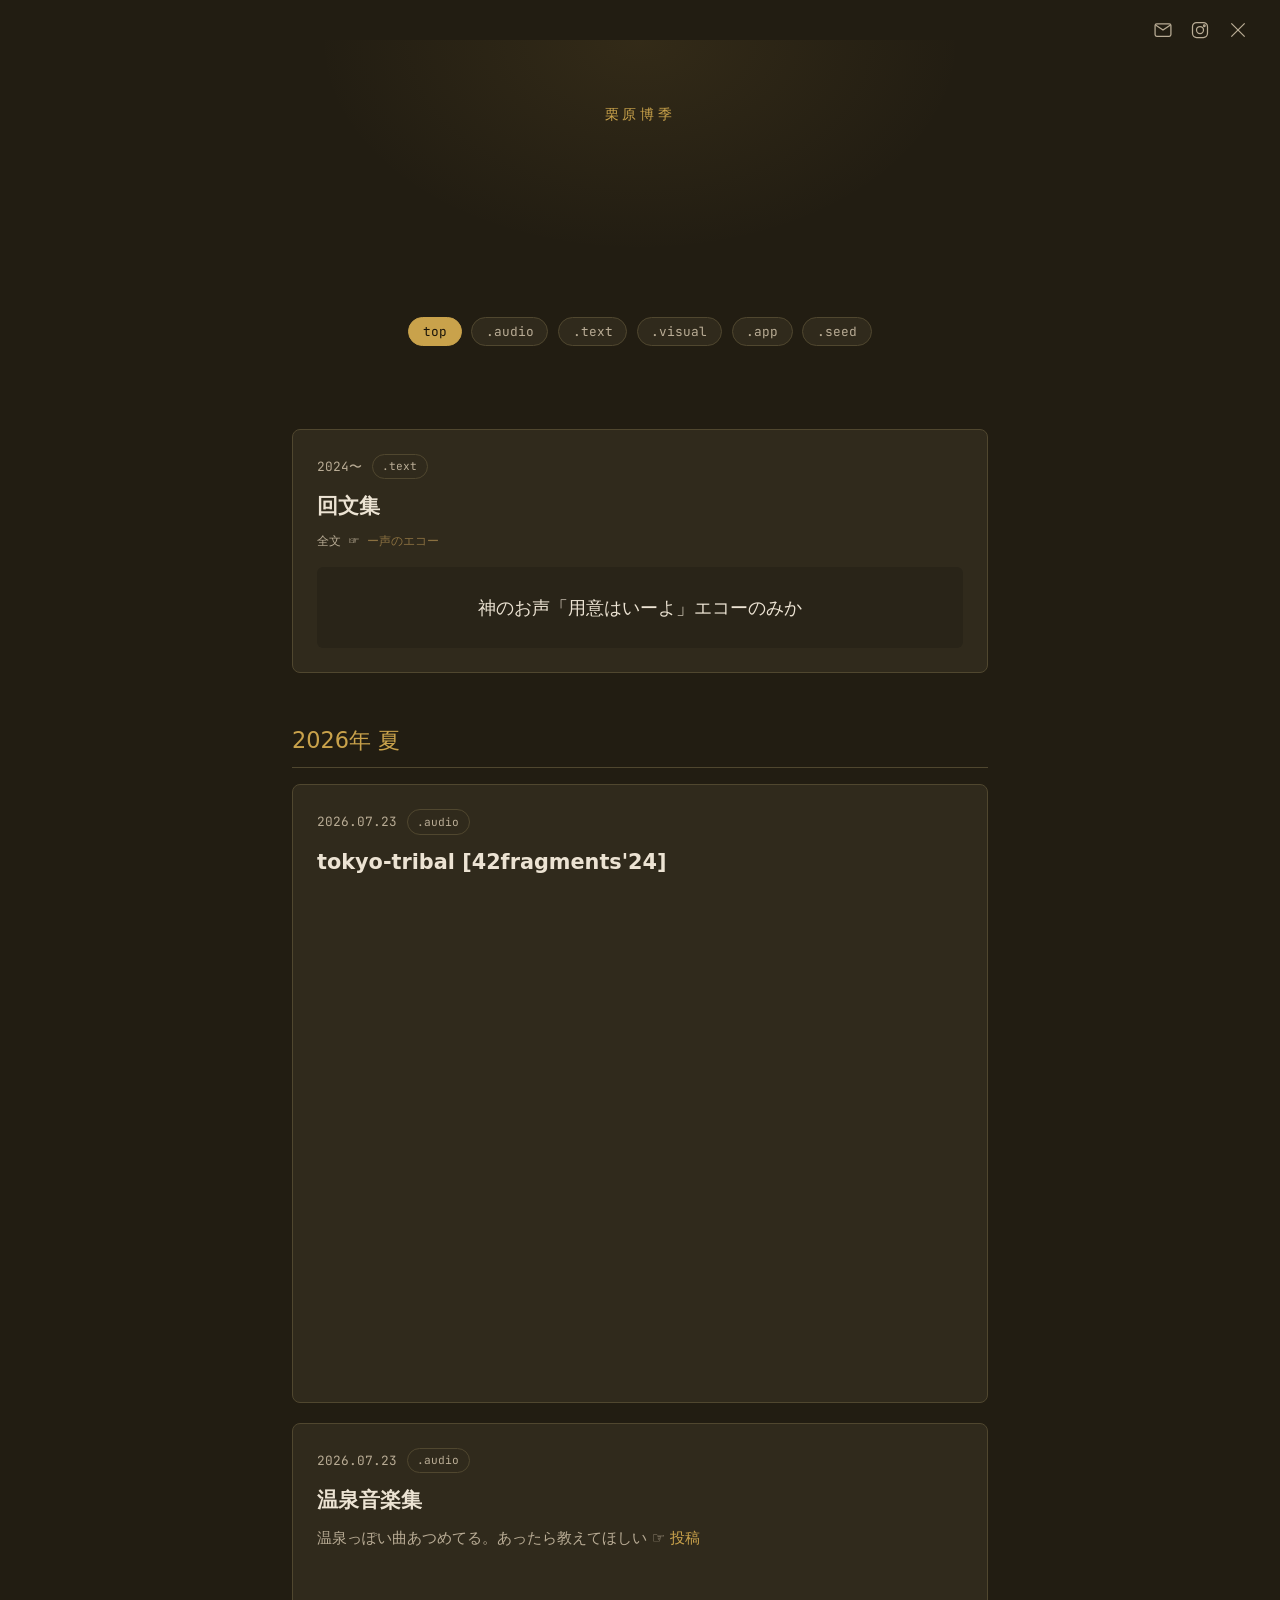
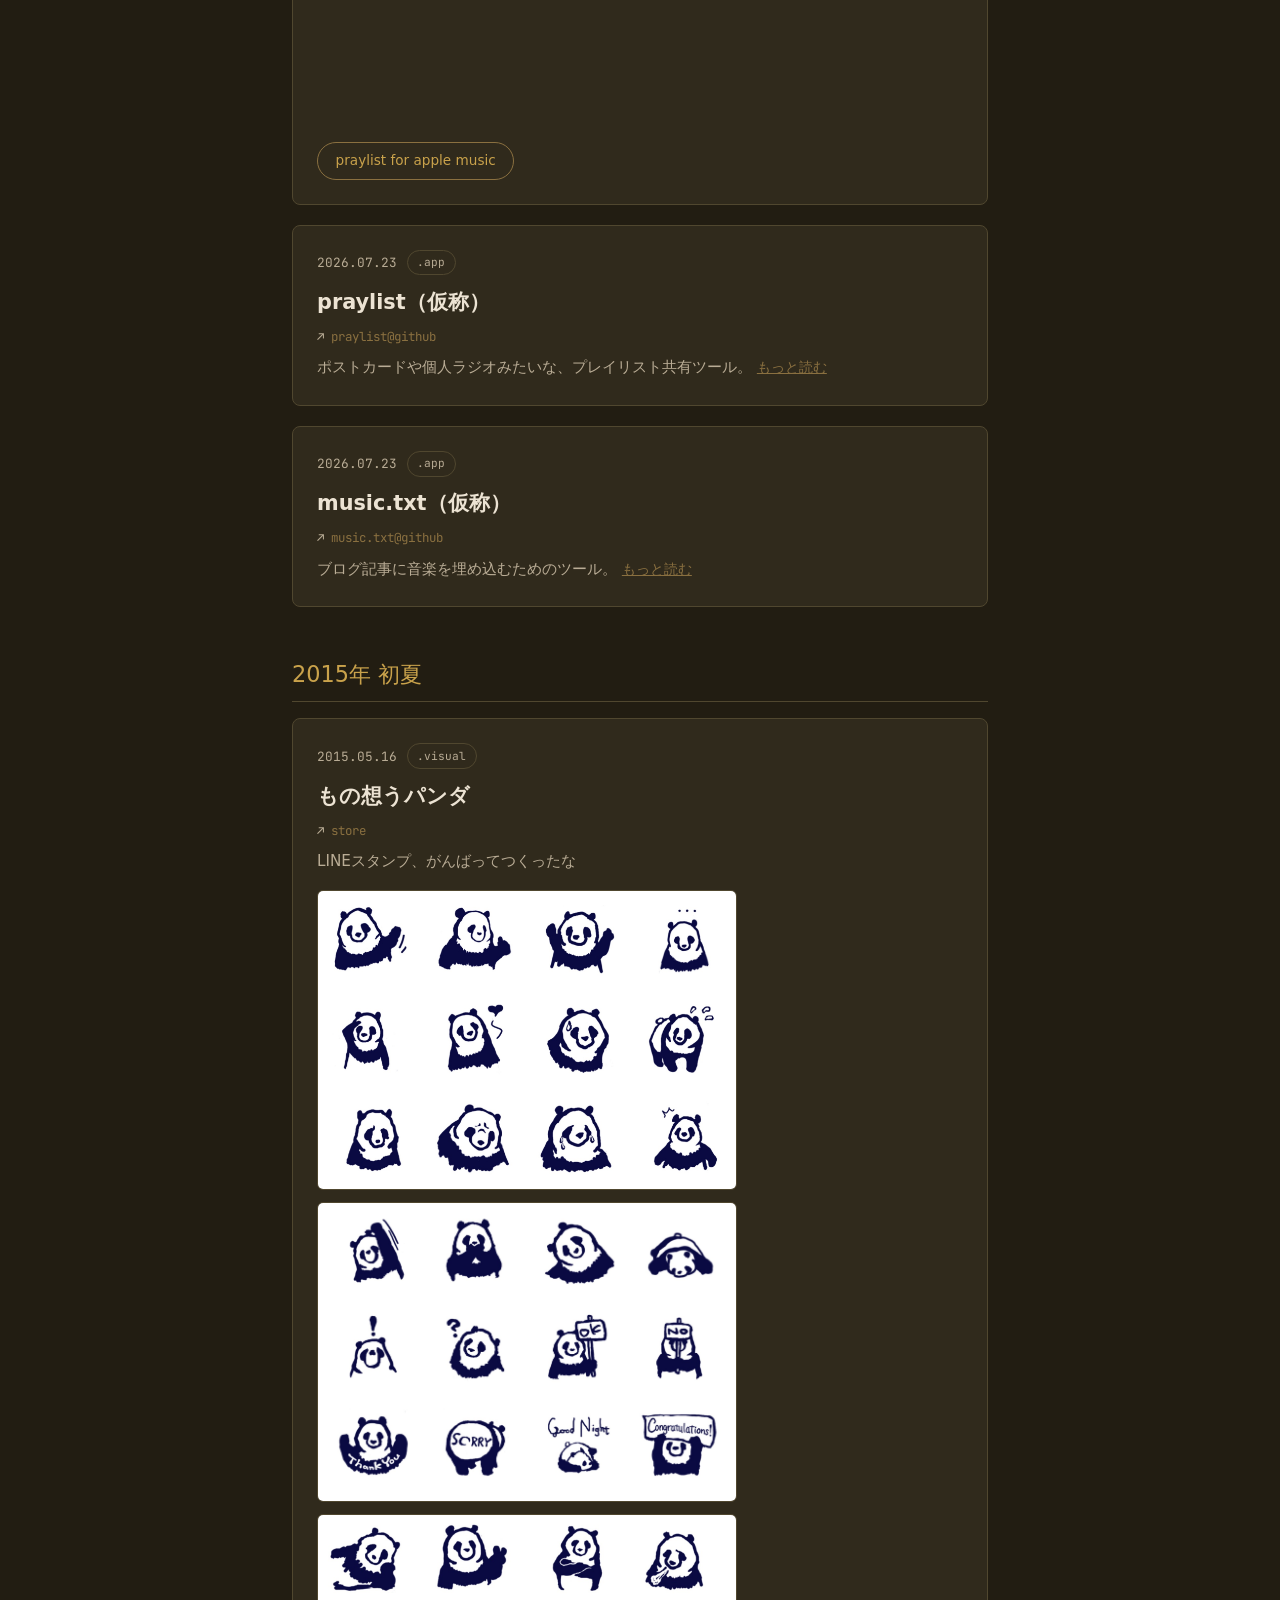
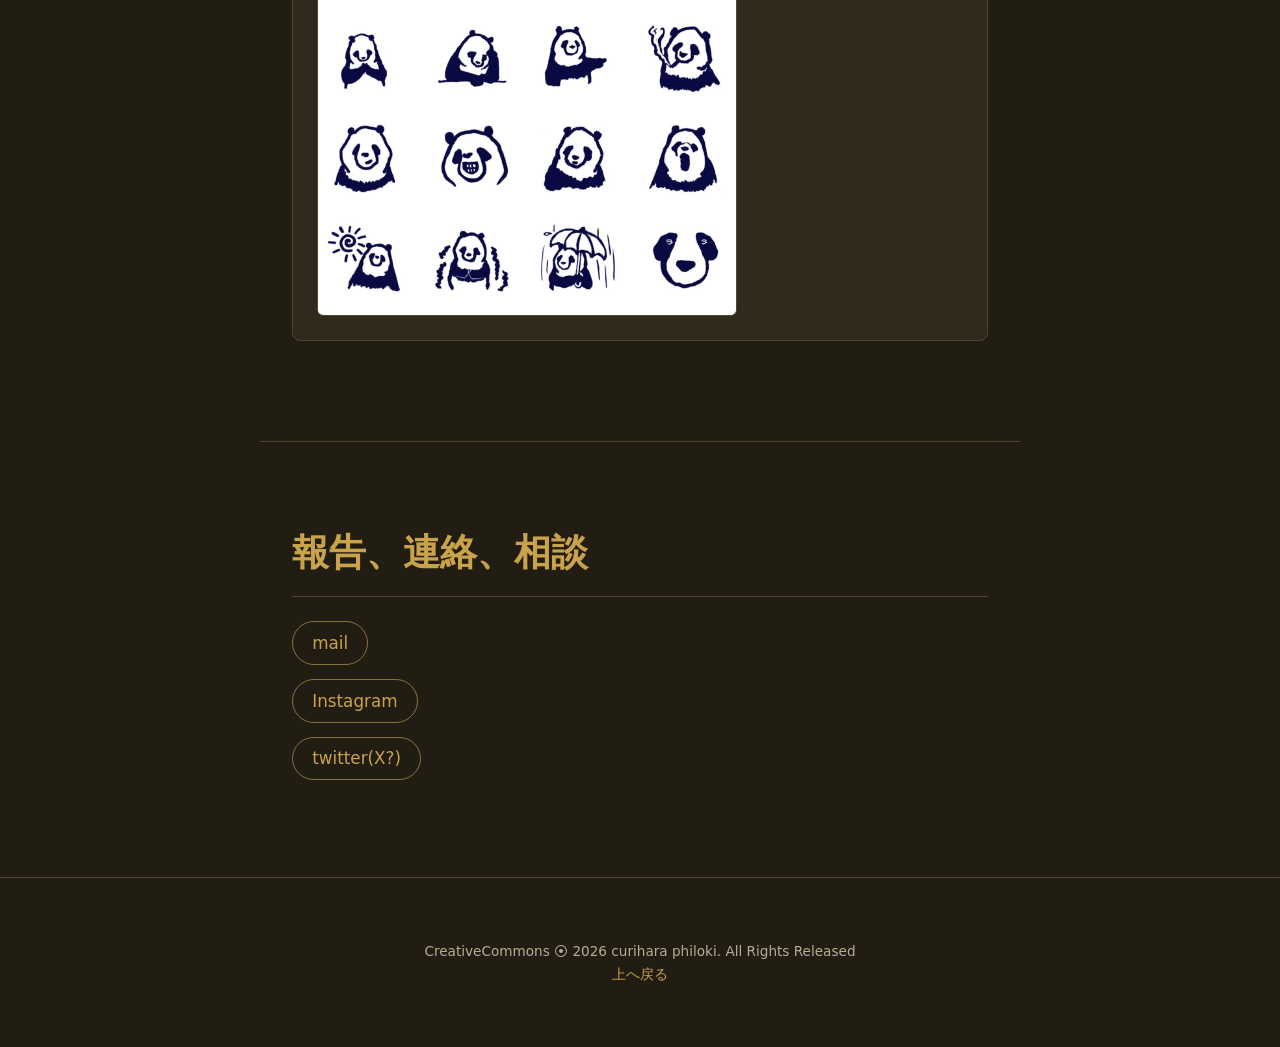
==== index.html @ 7824338e "Add substack/hatena links, a diary entry, and small fixes - Add Substack and Hatena Blog links to th" ====
<!DOCTYPE html>
<html lang="ja">
<head>
<meta charset="UTF-8">
<meta name="viewport" content="width=device-width, initial-scale=1.0">
<title>curihara-philoki.com</title>
<meta name="description" content="curihara philoki の個人陳列室。更新順のフィードと、タグでの絞り込み。">
<link rel="icon" type="image/svg+xml" href="assets/favicon.svg">
<link rel="preconnect" href="https://fonts.googleapis.com">
<link rel="preconnect" href="https://fonts.gstatic.com" crossorigin>
<link href="https://fonts.googleapis.com/css2?family=Cormorant+Garamond:ital,wght@0,400;0,600;1,400&family=JetBrains+Mono:wght@400;500&display=swap" rel="stylesheet">
<link rel="stylesheet" href="assets/css/style.css">
</head>
<body>

<header class="icon-bar">
  <a href="mailto:curihara.philoki@gmail.com" aria-label="mail" title="mail">
    <svg viewBox="0 0 24 24" fill="none" stroke="currentColor" stroke-width="1.5"><rect x="2.5" y="4.5" width="19" height="15" rx="2"/><path d="M3 6l9 6 9-6"/></svg>
  </a>
  <a href="https://www.instagram.com/curihara_philoki/" target="_blank" rel="noopener" aria-label="Instagram" title="Instagram">
    <svg viewBox="0 0 24 24" fill="none" stroke="currentColor" stroke-width="1.5"><rect x="3" y="3" width="18" height="18" rx="5"/><circle cx="12" cy="12" r="4.2"/><circle cx="17.2" cy="6.8" r="1"/></svg>
  </a>
  <a href="https://x.com/curiharaphiloki" target="_blank" rel="noopener" aria-label="twitter(X?)" title="twitter(X?)">
    <svg viewBox="0 0 24 24" fill="none" stroke="currentColor" stroke-width="1.5"><path d="M4 4l16 16M20 4L4 20"/></svg>
  </a>
</header>

<section class="hero" id="top">
  <p class="eyebrow">栗原博季</p>
  <h1 class="hero-title" id="heroTitle">Wunderkammer</h1>
  <p class="hero-desc" id="heroDesc"></p>
</section>

<main>

  <section class="feed-intro">
    <div class="tag-filter" id="tagFilter">
      <button class="tag-pill active" data-tag="all">top</button>
    </div>
    <div class="tag-desc" id="tagDesc"></div>
  </section>

  <section id="feed" class="feed">
    <div id="feedList">
      <p class="empty-state">読み込み中…</p>
    </div>
  </section>

  <section id="contact" class="room">
    <h2 class="room-title">報告、連絡、相談</h2>
    <ul class="contact-list">
      <li><a class="contact-btn" href="mailto:curihara.philoki@gmail.com">mail</a></li>
      <li><a class="contact-btn" href="https://www.instagram.com/curihara_philoki/" target="_blank" rel="noopener">Instagram</a></li>
      <li><a class="contact-btn" href="https://x.com/curiharaphiloki" target="_blank" rel="noopener">twitter(X?)</a></li>
    </ul>
  </section>

</main>

<footer class="site-footer">
  <p>CreativeCommons ⦿ <span id="year"></span> curihara philoki. All Rights Released<br><a href="#top">上へ戻る</a></p>
</footer>

<script src="assets/js/main.js"></script>
</body>
</html>
---- assets/css/style.css ----
:root {
  --bg: #221d12;
  --bg-alt: #292418;
  --panel: #302a1c;
  --line: #50472f;
  --ink: #ece3d3;
  --ink-dim: #b9ac95;
  --gold: #c9a24b;
  --gold-soft: #8a7040;
  --serif: -apple-system, BlinkMacSystemFont, "Segoe UI", "Hiragino Kaku Gothic ProN", "Hiragino Sans", "Yu Gothic", "Noto Sans JP", system-ui, sans-serif;
  --body-font: -apple-system, BlinkMacSystemFont, "Segoe UI", "Hiragino Kaku Gothic ProN", "Hiragino Sans", "Yu Gothic", "Noto Sans JP", system-ui, sans-serif;
  --mono: "JetBrains Mono", ui-monospace, Menlo, monospace;
  --title-font: "Cormorant Garamond", Georgia, serif;
}

* { box-sizing: border-box; }

html { scroll-behavior: smooth; }

body {
  margin: 0;
  background: var(--bg);
  color: var(--ink);
  font-family: var(--body-font);
  font-size: 18px;
  line-height: 1.7;
}

a { color: var(--gold); text-decoration: none; }
a:hover { text-decoration: underline; }

h1, h2, h3 { font-family: var(--serif); font-weight: 600; margin: 0; }

.icon-bar {
  display: flex;
  justify-content: flex-end;
  gap: 1.1rem;
  padding: 1.25rem 2rem 0;
}

.icon-bar a {
  color: var(--ink-dim);
  line-height: 0;
}
.icon-bar a:hover { color: var(--gold); text-decoration: none; }

.icon-bar svg {
  width: 20px;
  height: 20px;
}

/* Hero */
.hero {
  padding: 3rem 2rem 0.25rem;
  max-width: 760px;
  margin: 0 auto;
  text-align: center;
  background: radial-gradient(ellipse at top, rgba(201,162,75,0.10), transparent 60%);
}

.eyebrow {
  color: var(--gold);
  letter-spacing: 0.25em;
  text-transform: uppercase;
  font-size: 0.9rem;
  margin-bottom: 0.5rem;
}

.hero-title {
  font-family: var(--title-font);
  font-size: clamp(2rem, 5.5vw, 3.5rem);
  letter-spacing: 0.04em;
  color: var(--ink);
  line-height: 1.15;
  min-height: 2.3em;
  display: flex;
  align-items: center;
  justify-content: center;
  transition: opacity 0.3s ease;
}

.hero-title.is-transitioning {
  opacity: 0;
}

.title-small {
  font-size: 0.5em;
  letter-spacing: 0.02em;
  margin: 0 0.15em;
}

.hero-desc {
  color: var(--gold-soft);
  font-size: 0.9rem;
  margin: 0.25rem 0 0;
  min-height: 1.2em;
}

/* Feed intro + tag filter */
.feed-intro {
  max-width: 760px;
  margin: 0 auto;
  padding: 0.25rem 2rem 0;
  text-align: center;
}

.tag-desc {
  margin-top: 1.5rem;
  min-height: 1.5em;
}

.tag-desc-links {
  display: flex;
  flex-wrap: wrap;
  justify-content: center;
  gap: 0.6rem;
  margin-bottom: 0.75rem;
}

.tag-desc-link {
  border: 1px solid var(--gold-soft);
  border-radius: 999px;
  padding: 0.3rem 0.9rem;
  font-size: 0.85rem;
  color: var(--gold);
}
.tag-desc-link:hover { background: var(--gold-soft); color: var(--bg); text-decoration: none; }

.tag-desc-text {
  color: var(--ink-dim);
  font-size: 0.95rem;
  margin: 0;
}

.tag-filter {
  display: flex;
  flex-wrap: wrap;
  justify-content: center;
  gap: 0.6rem;
  margin-top: 1.5rem;
}

.tag-pill {
  font-family: var(--mono);
  font-size: 0.8rem;
  color: var(--ink-dim);
  background: var(--panel);
  border: 1px solid var(--line);
  border-radius: 999px;
  padding: 0.3rem 0.85rem;
  cursor: pointer;
}
.tag-pill:hover { border-color: var(--gold-soft); color: var(--gold); }
.tag-pill.active { background: var(--gold); border-color: var(--gold); color: #1a1409; }

.tag-pill.small {
  cursor: default;
  padding: 0.15rem 0.6rem;
  font-size: 0.7rem;
}
.tag-pill.small:hover { border-color: var(--line); color: var(--ink-dim); }

/* Feed */
.feed {
  max-width: 760px;
  margin: 0 auto;
  padding: 2rem 2rem 5rem;
}

.feed-year {
  font-family: var(--serif);
  font-weight: 400;
  color: var(--gold);
  font-size: 1.4rem;
  margin-top: 3rem;
  margin-bottom: 1rem;
  padding-bottom: 0.5rem;
  border-bottom: 1px solid var(--line);
}
.feed-year:first-child { margin-top: 0; }

.entry {
  background: var(--panel);
  border: 1px solid var(--line);
  border-radius: 8px;
  padding: 1.5rem;
  margin-bottom: 1.25rem;
}

.entry-meta {
  display: flex;
  align-items: center;
  gap: 0.6rem;
  flex-wrap: wrap;
  margin-bottom: 0.6rem;
}

.entry-meta time {
  font-family: var(--mono);
  font-size: 0.8rem;
  color: var(--ink-dim);
}

.entry-title {
  font-size: 1.3rem;
  color: var(--ink);
}
.entry-title a { color: inherit; }
.entry-title a:hover { color: var(--gold); }

.entry-link-url {
  font-family: var(--mono);
  font-size: 0.78rem;
  color: var(--ink-dim);
  margin: 0.35rem 0 0;
  word-break: break-all;
}
.entry-link-url a { color: var(--gold-soft); }
.entry-link-url a:hover { color: var(--gold); }

.entry-image {
  display: block;
  width: 100%;
  border-radius: 6px;
  margin-top: 0.75rem;
}

.entry-image-row {
  display: flex;
  flex-direction: column;
  gap: 0.75rem;
  margin-top: 0.75rem;
}

.entry-image-row img {
  width: 100%;
  max-width: 420px;
  border-radius: 6px;
  border: 1px solid var(--line);
}

.entry-body {
  color: var(--ink-dim);
  font-size: 0.95rem;
  margin-top: 0.5rem;
  white-space: pre-wrap;
}

.entry-section {
  margin-top: 0.5rem;
}
.entry-section + .entry-section {
  margin-top: 0.75rem;
}

.entry-lead {
  color: var(--ink-dim);
  font-size: 0.95rem;
  margin: 0;
}

.read-more-btn {
  background: none;
  border: none;
  color: var(--gold-soft);
  font-size: 0.85rem;
  cursor: pointer;
  padding: 0;
  text-decoration: underline;
}
.read-more-btn:hover { color: var(--gold); }

.entry-more {
  color: var(--ink-dim);
  font-size: 0.95rem;
  margin: 0.4rem 0 0;
  white-space: pre-wrap;
}

.entry-embed {
  margin-top: 1rem;
}
.entry-embed iframe { max-width: 100%; }

.entry-after-embed {
  margin: 0.75rem 0 0;
}

.entry-after-embed a {
  display: inline-block;
  border: 1px solid var(--gold-soft);
  border-radius: 999px;
  padding: 0.4rem 1.1rem;
  font-size: 0.85rem;
  color: var(--gold);
}
.entry-after-embed a:hover { background: var(--gold-soft); color: var(--bg); text-decoration: none; }

.entry-rotator {
  margin-top: 1rem;
  min-height: 4.5em;
  display: flex;
  align-items: center;
  justify-content: center;
  text-align: center;
  padding: 1rem;
  background: var(--bg-alt);
  border-radius: 6px;
  border: 1px solid transparent;
}

a.entry-rotator {
  cursor: pointer;
  transition: border-color 0.2s ease;
}
a.entry-rotator:hover { border-color: var(--gold-soft); text-decoration: none; }

.rotator-text {
  font-family: var(--serif);
  font-size: 1.15rem;
  color: var(--ink);
  white-space: pre-wrap;
  line-height: 1.6;
  transition: opacity 0.3s ease;
}
.rotator-text.is-transitioning {
  opacity: 0;
}

.rotator-text.lines-2 {
  font-size: 1rem;
}

.rotator-text.lines-3plus {
  font-size: 0.7rem;
  line-height: 1.3;
}

.entry-source {
  color: var(--gold-soft);
  font-size: 0.8rem;
  margin-top: 0.75rem;
}

.empty-state {
  color: var(--ink-dim);
  font-style: italic;
  border: 1px dashed var(--line);
  border-radius: 8px;
  padding: 2.5rem;
  text-align: center;
}

/* Contact (still a fixed, non-feed section) */
.room {
  padding: 5rem 2rem;
  max-width: 760px;
  margin: 0 auto;
  border-top: 1px solid var(--line);
}

.room-title {
  font-size: clamp(1.7rem, 4vw, 2.3rem);
  color: var(--gold);
  border-bottom: 1px solid var(--line);
  padding-bottom: 0.75rem;
}

.room-note {
  color: var(--ink-dim);
  margin-top: 1rem;
}

.contact-list {
  list-style: none;
  padding: 0;
  margin-top: 1.5rem;
  display: flex;
  flex-direction: column;
  gap: 0.9rem;
  font-size: 1.05rem;
}

.contact-btn {
  display: inline-block;
  border: 1px solid var(--gold-soft);
  border-radius: 999px;
  padding: 0.4rem 1.2rem;
  color: var(--gold) !important;
}
.contact-btn:hover { background: var(--gold-soft); color: var(--bg) !important; text-decoration: none; }

.site-footer {
  text-align: center;
  padding: 3rem 2rem;
  color: var(--ink-dim);
  font-size: 0.85rem;
  border-top: 1px solid var(--line);
}

/* Full palindrome page (text.html) */
.text-page {
  max-width: 700px;
  margin: 0 auto;
  padding: 2.5rem 2rem 3rem;
  text-align: center;
}

.text-page-title {
  font-family: var(--title-font);
  font-size: clamp(1.8rem, 5vw, 2.6rem);
  color: var(--ink);
  margin-top: 0.25rem;
}

.text-page-note {
  color: var(--ink-dim);
  font-size: 0.9rem;
  margin-top: 1rem;
}

.text-sort {
  display: flex;
  flex-wrap: wrap;
  justify-content: center;
  gap: 0.6rem;
  margin-top: 1.5rem;
}

.text-list {
  margin-top: 2rem;
  display: flex;
  flex-direction: column;
  gap: 0.9rem;
  text-align: left;
}

.text-entry.is-new-cluster {
  margin-top: 1.25rem;
}

.text-entry.is-new-section {
  margin-top: 2.75rem;
}

.text-entry-body {
  margin: 0;
  color: var(--ink);
  font-family: var(--title-font);
  font-size: 1.15rem;
  line-height: 1.9;
  white-space: pre-wrap;
}

.text-entry-body.is-multiline {
  line-height: 1.45;
}

.text-entry-body.is-small {
  font-size: 0.75em;
}

.vote-btn {
  display: block;
  margin-top: 0.5rem;
  background: none;
  border: none;
  color: var(--ink-dim);
  font-family: var(--body-font);
  font-size: 0.78rem;
  cursor: pointer;
  padding: 0;
  opacity: 0.7;
}
.vote-btn:hover:not(:disabled) { color: var(--gold); opacity: 1; }
.vote-btn:disabled { color: var(--gold-soft); cursor: default; opacity: 1; }

.text-entry-body ruby rt {
  color: var(--gold-soft);
  font-family: var(--body-font);
  font-size: 0.55em;
}

.text-entry-reading {
  display: inline-block;
  color: var(--gold-soft);
  font-family: var(--body-font);
  font-size: 0.7rem;
  margin-top: 0.15rem;
}

.text-entry-credit {
  display: inline-block;
  color: var(--gold-soft);
  font-family: var(--body-font);
  font-size: 0.75rem;
  margin-top: 0.3rem;
}

.text-pager {
  display: flex;
  align-items: center;
  justify-content: center;
  gap: 1.25rem;
  margin-top: 2rem;
  font-size: 0.9rem;
  color: var(--ink-dim);
}

.text-pager button {
  background: none;
  border: 1px solid var(--gold-soft);
  border-radius: 999px;
  color: var(--gold);
  padding: 0.4rem 1rem;
  cursor: pointer;
  font-size: 0.85rem;
}
.text-pager button:hover:not(:disabled) { background: var(--gold-soft); color: var(--bg); }
.text-pager button:disabled { opacity: 0.3; cursor: default; }

.text-submit {
  margin-top: 3rem;
  padding-top: 2rem;
  border-top: 1px solid var(--line);
}

.text-submitted {
  margin-top: 2.5rem;
}

.text-submitted .text-list {
  margin-top: 1rem;
}

@media (max-width: 680px) {
  .hero { padding: 2.5rem 1.25rem 0.25rem; }
  .icon-bar { padding: 1rem 1.25rem 0; }
  .feed-intro { padding: 0.25rem 1.25rem 0; }
  .feed { padding: 2rem 1.25rem 3.5rem; }
  .room { padding: 3.5rem 1.25rem; }
  .text-page { padding: 2rem 1.25rem 2.5rem; }
}
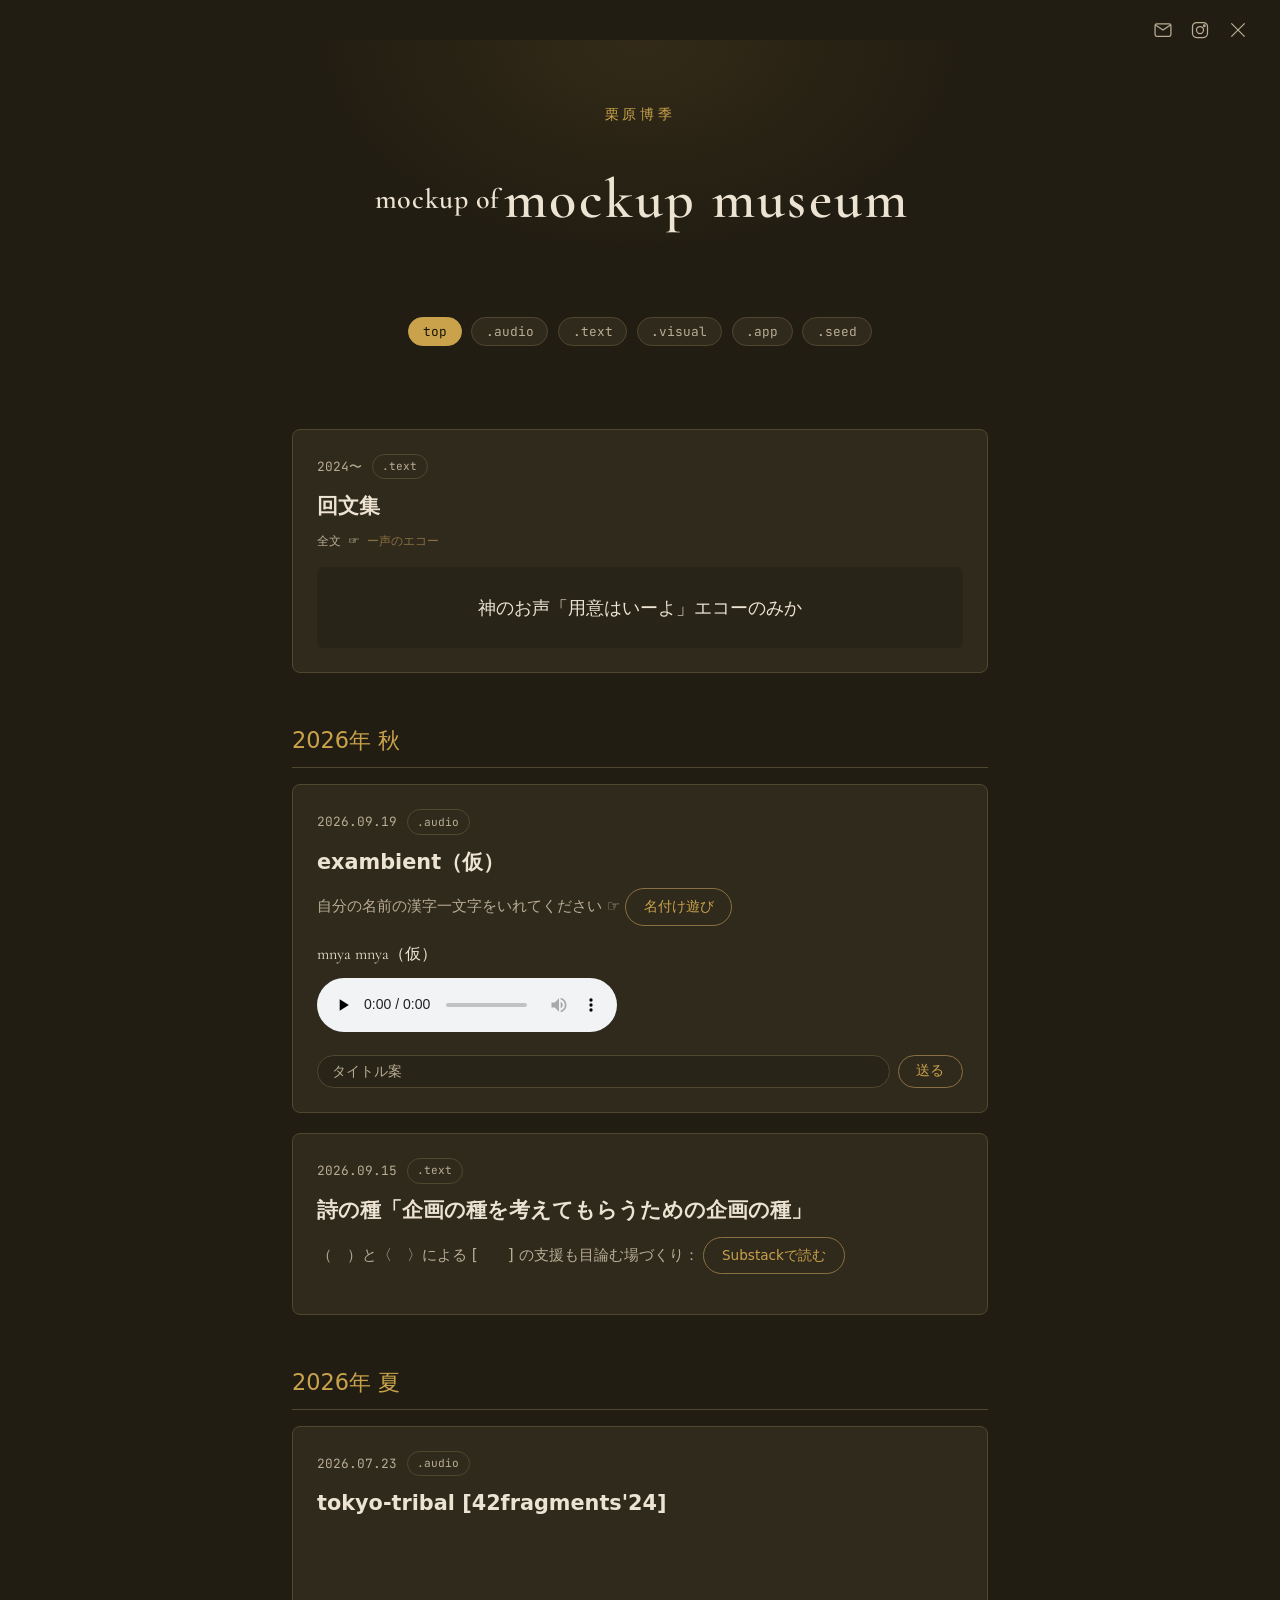
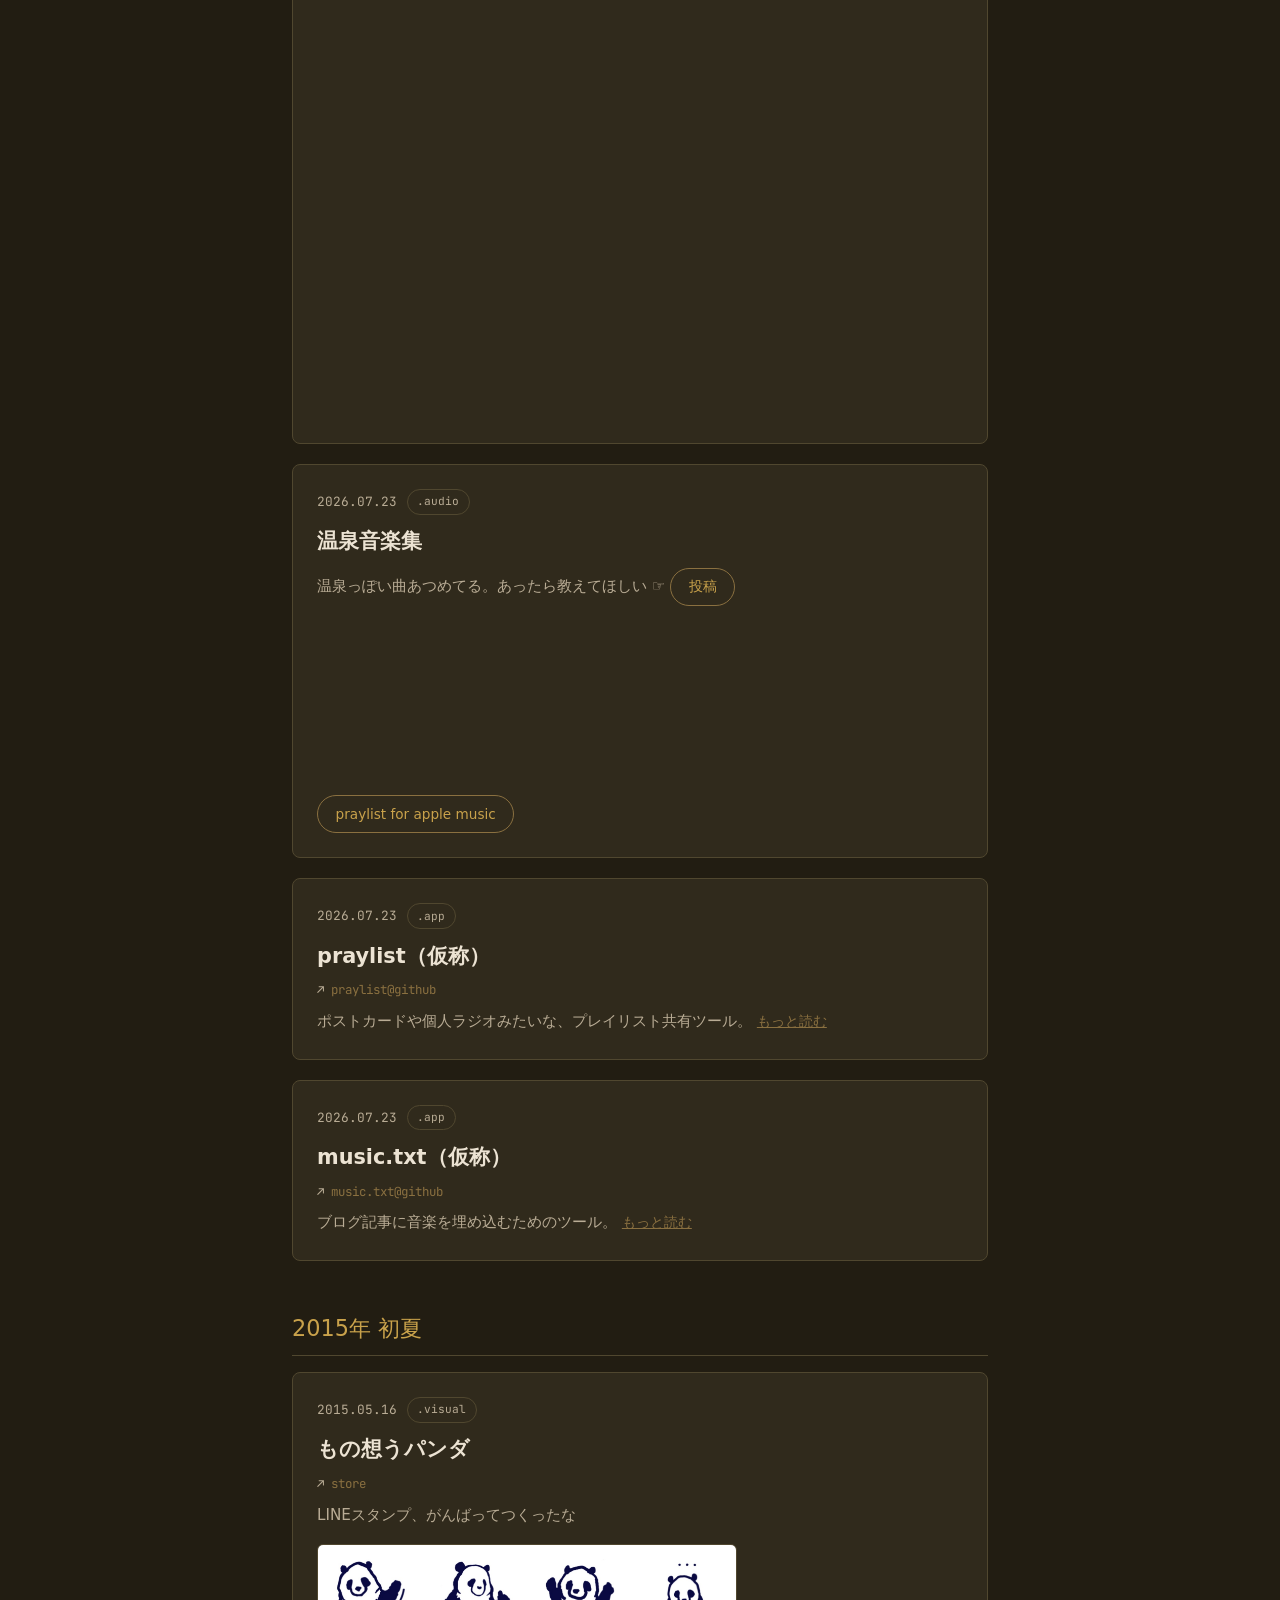
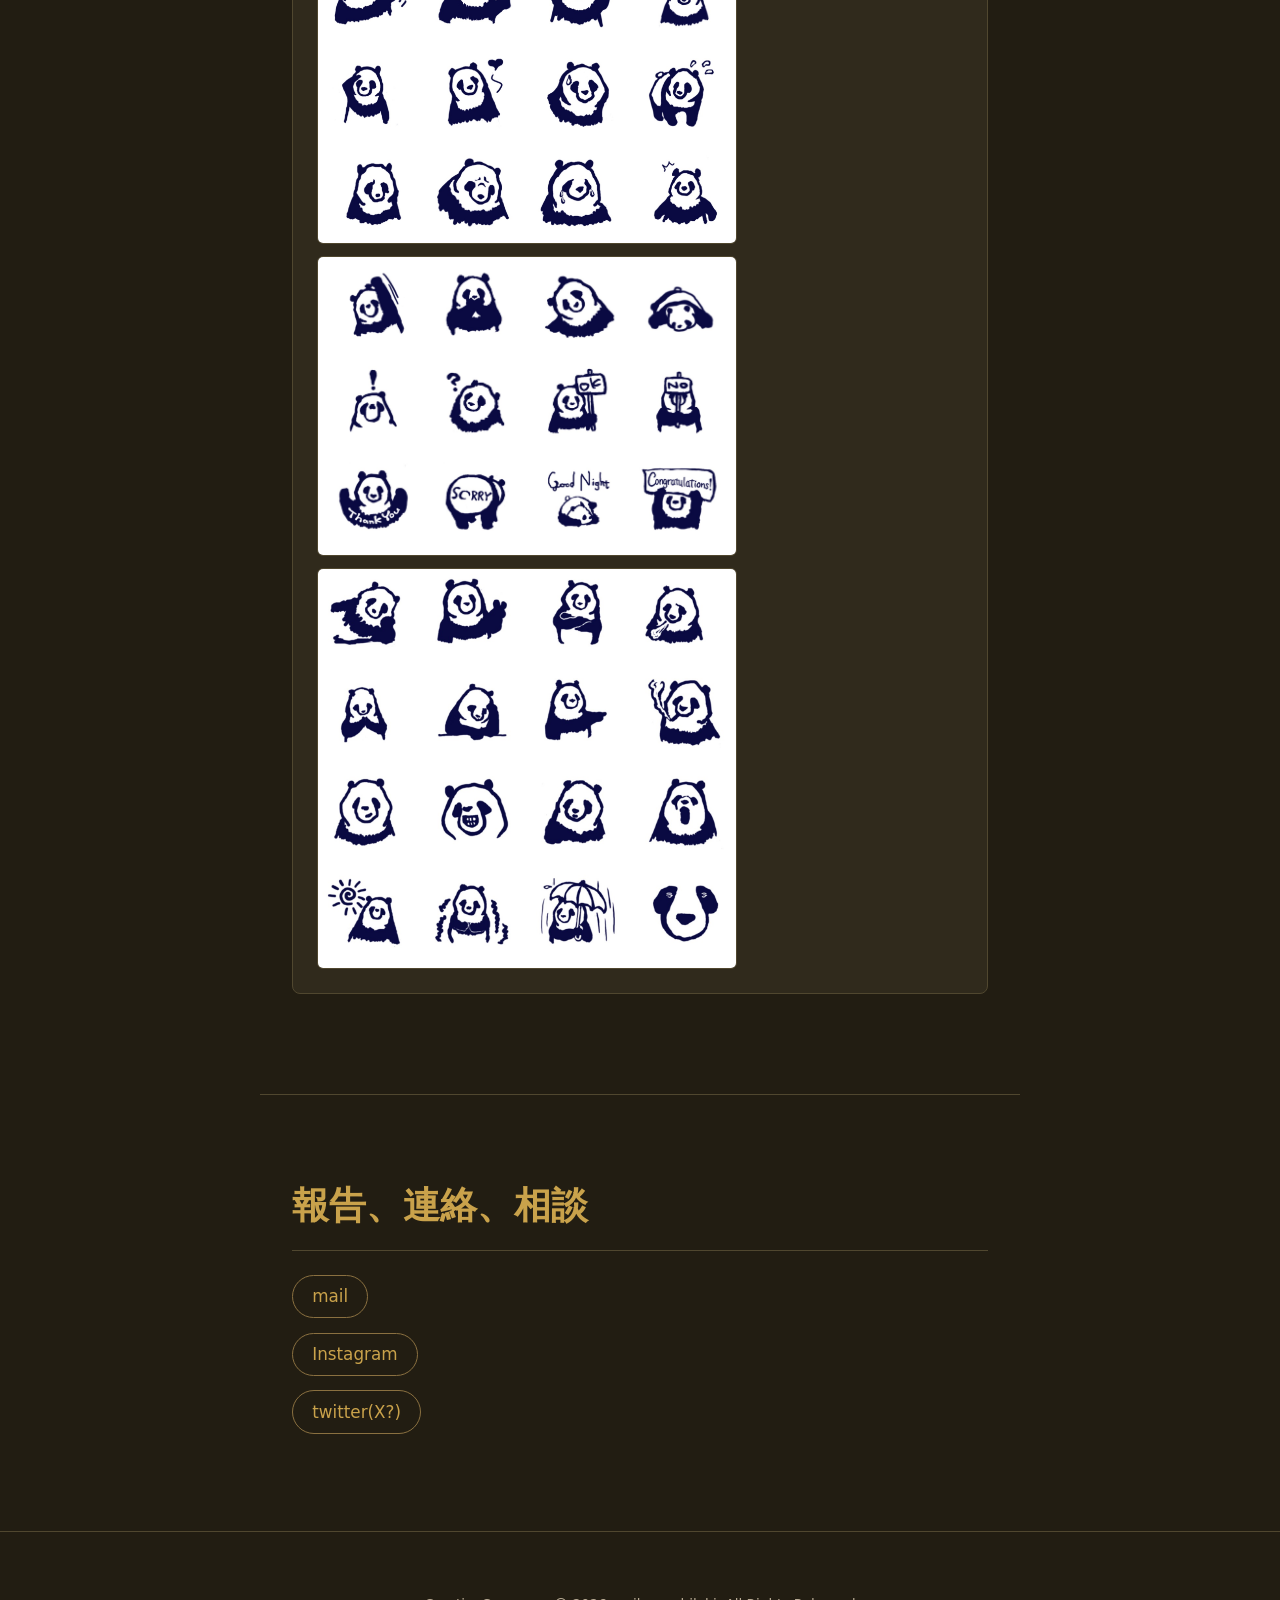
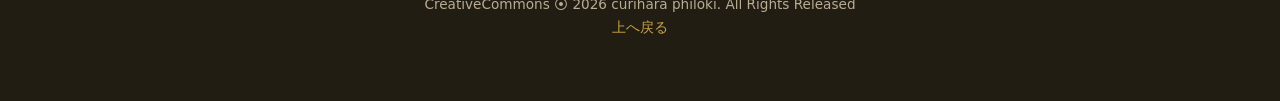
==== commit 73ae7c64: "Show a real player+form in the home teaser, move links inline, gate extras behind もっと読む - Extract am" ====
--- a/index.html
+++ b/index.html
@@ -61,6 +61,7 @@
   <p>CreativeCommons ⦿ <span id="year"></span> curihara philoki. All Rights Released<br><a href="#top">上へ戻る</a></p>
 </footer>
 
+<script src="assets/js/ambient-shared.js"></script>
 <script src="assets/js/main.js"></script>
 </body>
 </html>
--- a/assets/css/style.css
+++ b/assets/css/style.css
@@ -224,6 +224,7 @@
   border-radius: 6px;
   margin-top: 0.75rem;
 }
+.entry-image[hidden] { display: none; }
 
 .entry-image-row {
   display: flex;
@@ -286,7 +287,10 @@
   margin: 0.75rem 0 0;
 }
 
-.entry-after-embed a {
+.entry-after-embed a,
+.entry-body a,
+.entry-lead a,
+.entry-more a {
   display: inline-block;
   border: 1px solid var(--gold-soft);
   border-radius: 999px;
@@ -294,7 +298,10 @@
   font-size: 0.85rem;
   color: var(--gold);
 }
-.entry-after-embed a:hover { background: var(--gold-soft); color: var(--bg); text-decoration: none; }
+.entry-after-embed a:hover,
+.entry-body a:hover,
+.entry-lead a:hover,
+.entry-more a:hover { background: var(--gold-soft); color: var(--bg); text-decoration: none; }
 
 .entry-rotator {
   margin-top: 1rem;
@@ -342,6 +349,12 @@
   margin-top: 0.75rem;
 }
 
+.entry-random {
+  margin: 0.9rem 0 0;
+}
+.entry-random:empty { display: none; }
+.entry-random .ambient-title { font-size: 1rem; }
+
 .empty-state {
   color: var(--ink-dim);
   font-style: italic;
@@ -431,7 +444,7 @@
   margin-top: 2rem;
   display: flex;
   flex-direction: column;
-  gap: 0.9rem;
+  gap: 0.6rem;
   text-align: left;
 }
 
@@ -462,7 +475,7 @@
 
 .vote-btn {
   display: block;
-  margin-top: 0.5rem;
+  margin-top: 0.2rem;
   background: none;
   border: none;
   color: var(--ink-dim);
@@ -533,6 +546,73 @@
   margin-top: 1rem;
 }
 
+/* Ambient track list (ambient.html) */
+.ambient-list {
+  margin-top: 2.5rem;
+  display: flex;
+  flex-direction: column;
+  gap: 2rem;
+  text-align: left;
+}
+
+.ambient-track {
+  padding-bottom: 2rem;
+  border-bottom: 1px solid var(--line);
+}
+.ambient-track:last-child { border-bottom: none; }
+
+.ambient-original {
+  font-family: var(--mono);
+  font-size: 0.72rem;
+  color: var(--ink-dim);
+  margin: 0 0 0.25rem;
+}
+
+.ambient-title {
+  font-family: var(--title-font);
+  font-size: 1.15rem;
+  color: var(--ink);
+  margin: 0 0 0.6rem;
+}
+
+.ambient-track audio {
+  width: 100%;
+  color-scheme: dark;
+}
+
+.ambient-suggest {
+  display: flex;
+  gap: 0.5rem;
+  margin-top: 0.85rem;
+}
+
+.ambient-input {
+  flex: 1;
+  min-width: 0;
+  background: var(--bg-alt);
+  border: 1px solid var(--line);
+  border-radius: 999px;
+  padding: 0.4rem 0.9rem;
+  color: var(--ink);
+  font-family: var(--body-font);
+  font-size: 0.85rem;
+}
+.ambient-input::placeholder { color: var(--ink-dim); }
+.ambient-input:focus { outline: none; border-color: var(--gold-soft); }
+
+.ambient-suggest button {
+  background: none;
+  border: 1px solid var(--gold-soft);
+  border-radius: 999px;
+  color: var(--gold);
+  padding: 0.4rem 1.1rem;
+  font-size: 0.85rem;
+  cursor: pointer;
+  white-space: nowrap;
+}
+.ambient-suggest button:hover:not(:disabled) { background: var(--gold-soft); color: var(--bg); }
+.ambient-suggest button:disabled { opacity: 0.6; cursor: default; }
+
 @media (max-width: 680px) {
   .hero { padding: 2.5rem 1.25rem 0.25rem; }
   .icon-bar { padding: 1rem 1.25rem 0; }
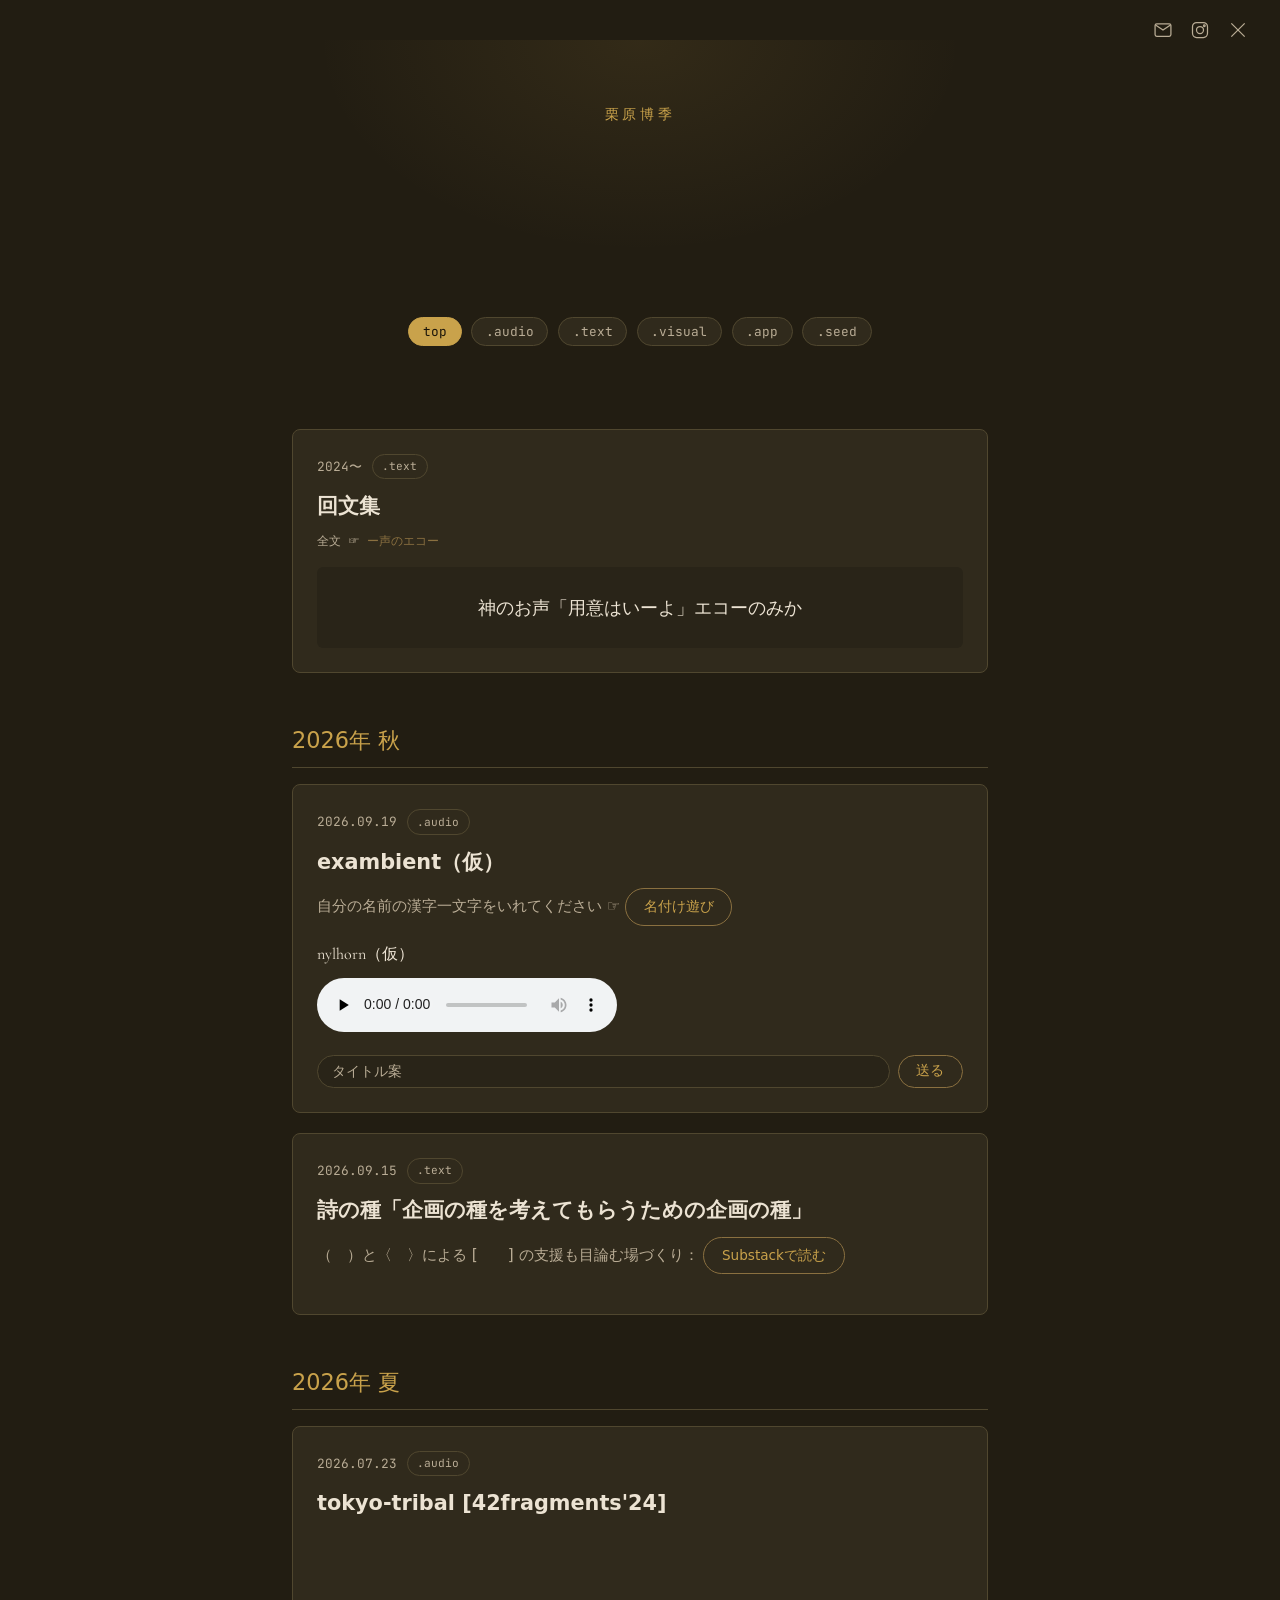
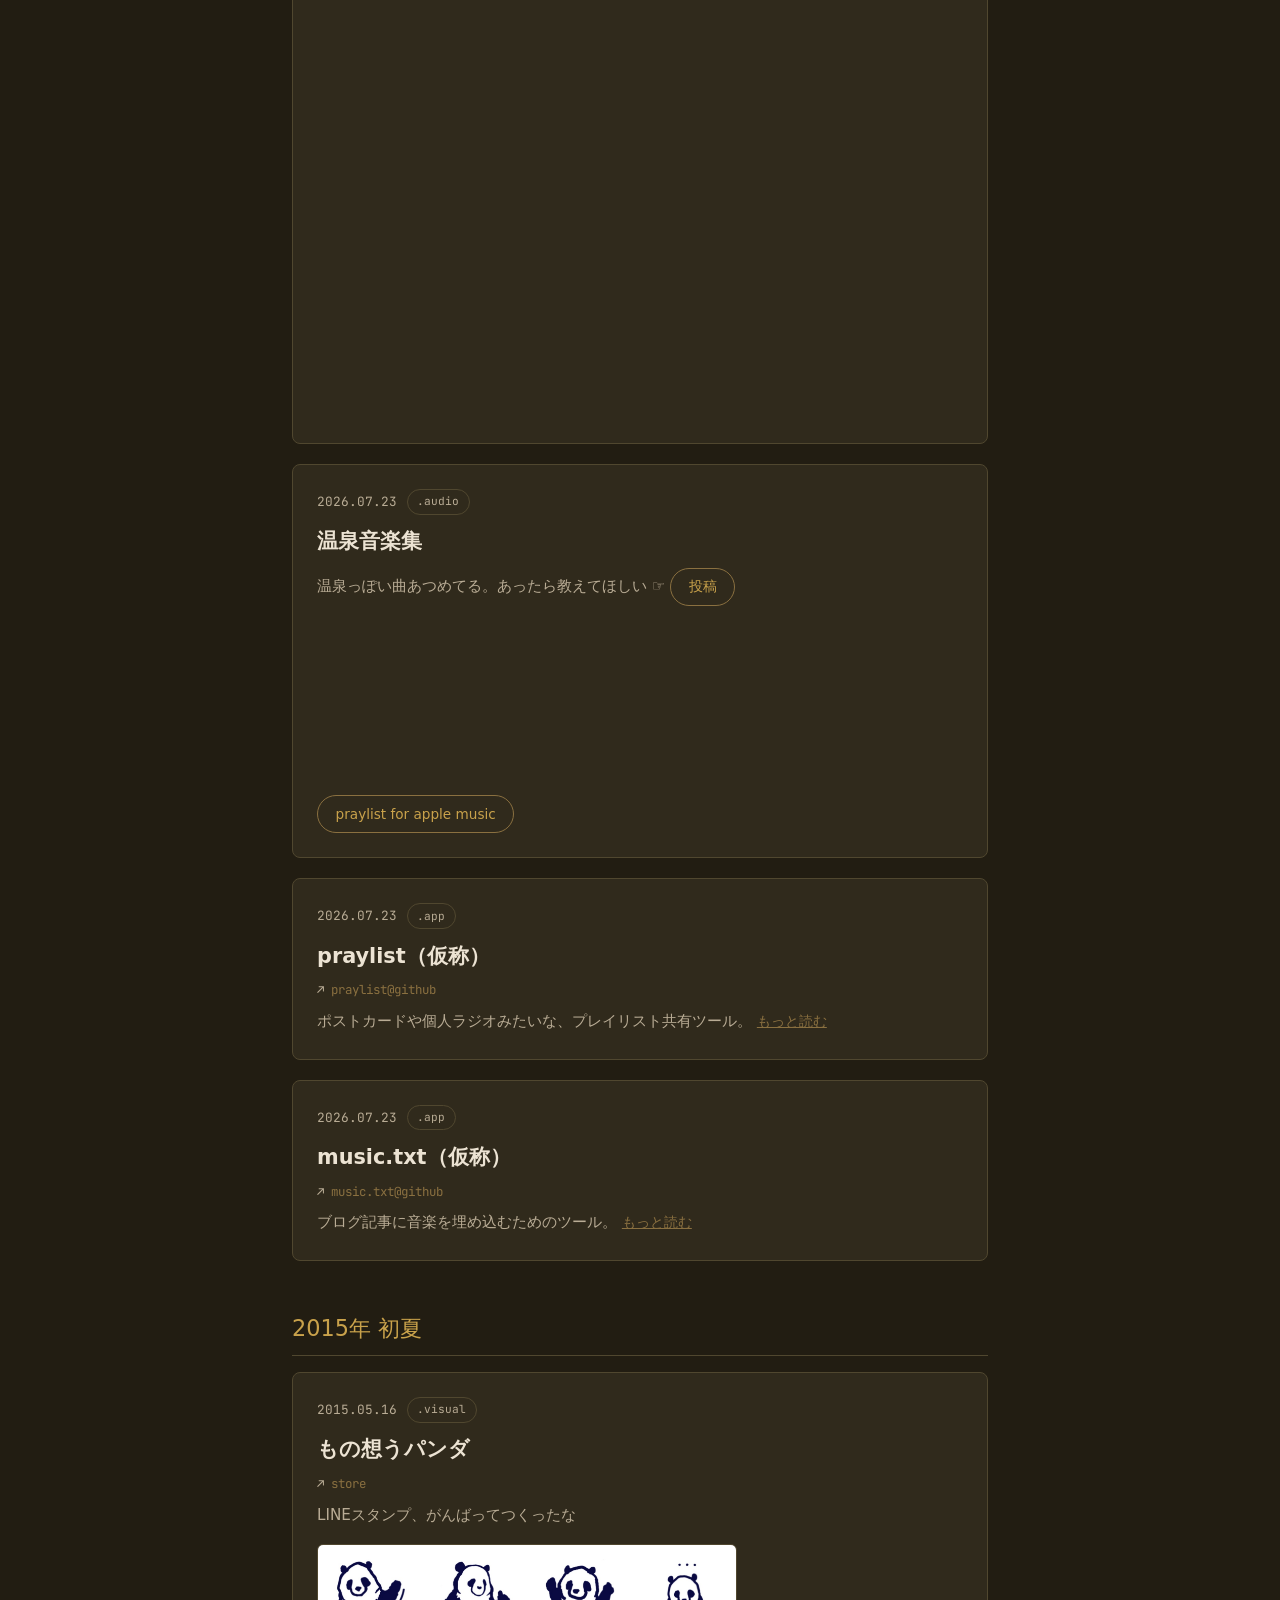
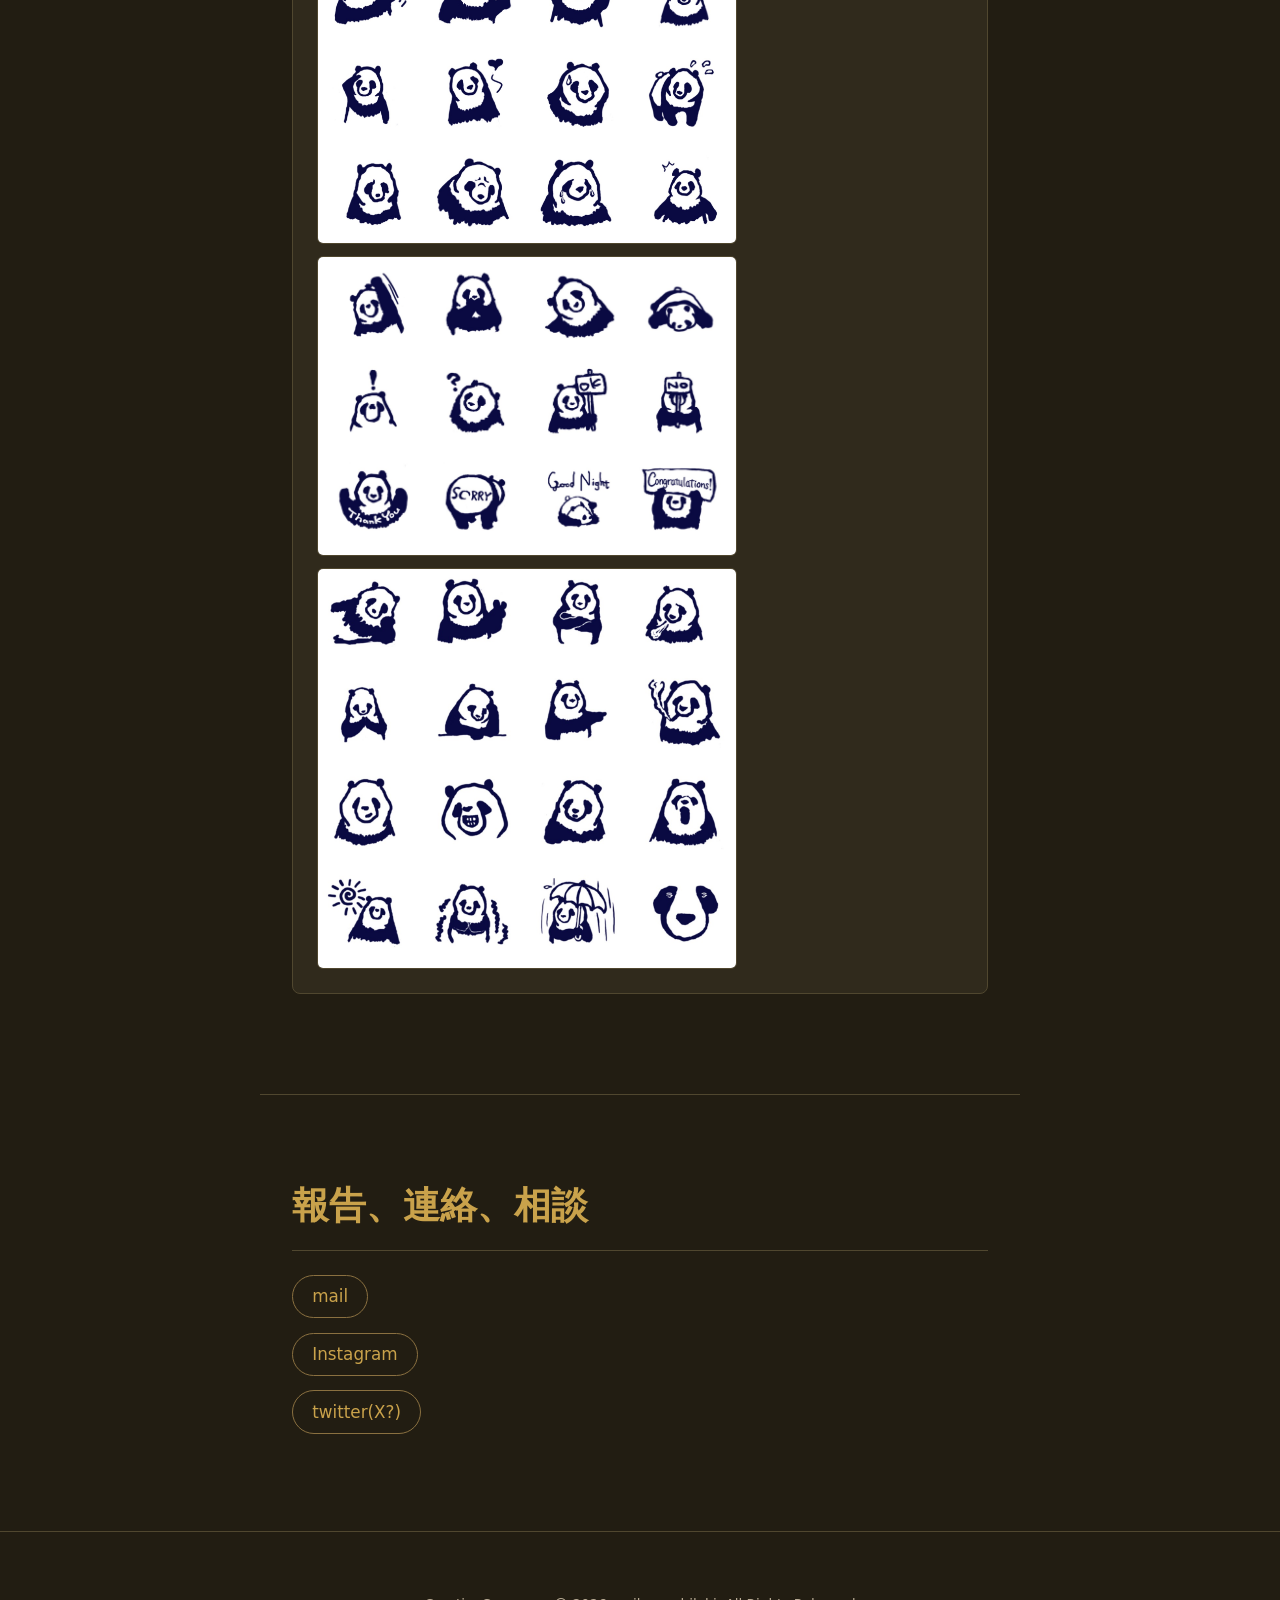
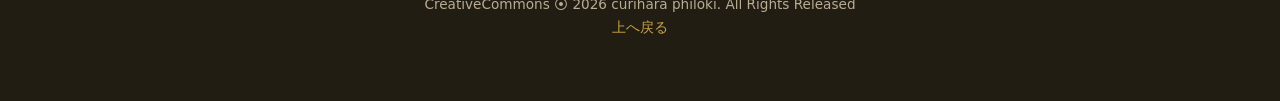
==== commit a5cc58cf: "Add an in-site popup for the shared submission form Palindrome, seed-box, and audio-request submissi" ====
--- a/index.html
+++ b/index.html
@@ -62,6 +62,7 @@
 </footer>
 
 <script src="assets/js/ambient-shared.js"></script>
+<script src="assets/js/submit-modal.js"></script>
 <script src="assets/js/main.js"></script>
 </body>
 </html>
--- a/assets/css/style.css
+++ b/assets/css/style.css
@@ -613,6 +613,94 @@
 .ambient-suggest button:hover:not(:disabled) { background: var(--gold-soft); color: var(--bg); }
 .ambient-suggest button:disabled { opacity: 0.6; cursor: default; }
 
+/* Submission popup (assets/js/submit-modal.js) */
+.submit-modal-overlay {
+  position: fixed;
+  inset: 0;
+  background: rgba(10, 8, 4, 0.72);
+  display: flex;
+  align-items: center;
+  justify-content: center;
+  padding: 1.5rem;
+  z-index: 100;
+}
+.submit-modal-overlay[hidden] { display: none; }
+
+.submit-modal {
+  position: relative;
+  width: 100%;
+  max-width: 420px;
+  background: var(--panel);
+  border: 1px solid var(--line);
+  border-radius: 12px;
+  padding: 2rem 1.75rem 1.75rem;
+}
+
+.submit-modal-close {
+  position: absolute;
+  top: 0.75rem;
+  right: 0.9rem;
+  background: none;
+  border: none;
+  color: var(--ink-dim);
+  font-size: 1.4rem;
+  line-height: 1;
+  cursor: pointer;
+  padding: 0.25rem;
+}
+.submit-modal-close:hover { color: var(--gold); }
+
+.submit-modal-title {
+  font-family: var(--title-font);
+  font-size: 1.3rem;
+  color: var(--ink);
+  margin: 0 0 1.25rem;
+  text-align: center;
+}
+
+.submit-modal-textarea,
+.submit-modal-input {
+  display: block;
+  width: 100%;
+  background: var(--bg-alt);
+  border: 1px solid var(--line);
+  color: var(--ink);
+  font-family: var(--body-font);
+  font-size: 0.9rem;
+  padding: 0.6rem 0.9rem;
+  box-sizing: border-box;
+}
+.submit-modal-textarea::placeholder,
+.submit-modal-input::placeholder { color: var(--ink-dim); }
+.submit-modal-textarea:focus,
+.submit-modal-input:focus { outline: none; border-color: var(--gold-soft); }
+
+.submit-modal-textarea {
+  border-radius: 10px;
+  min-height: 7rem;
+  resize: vertical;
+  margin-bottom: 0.75rem;
+}
+
+.submit-modal-input {
+  border-radius: 999px;
+  margin-bottom: 1.25rem;
+}
+
+.submit-modal-send {
+  display: block;
+  width: 100%;
+  background: none;
+  border: 1px solid var(--gold-soft);
+  border-radius: 999px;
+  color: var(--gold);
+  padding: 0.55rem 1rem;
+  font-size: 0.9rem;
+  cursor: pointer;
+}
+.submit-modal-send:hover:not(:disabled) { background: var(--gold-soft); color: var(--bg); }
+.submit-modal-send:disabled { opacity: 0.7; cursor: default; }
+
 @media (max-width: 680px) {
   .hero { padding: 2.5rem 1.25rem 0.25rem; }
   .icon-bar { padding: 1rem 1.25rem 0; }
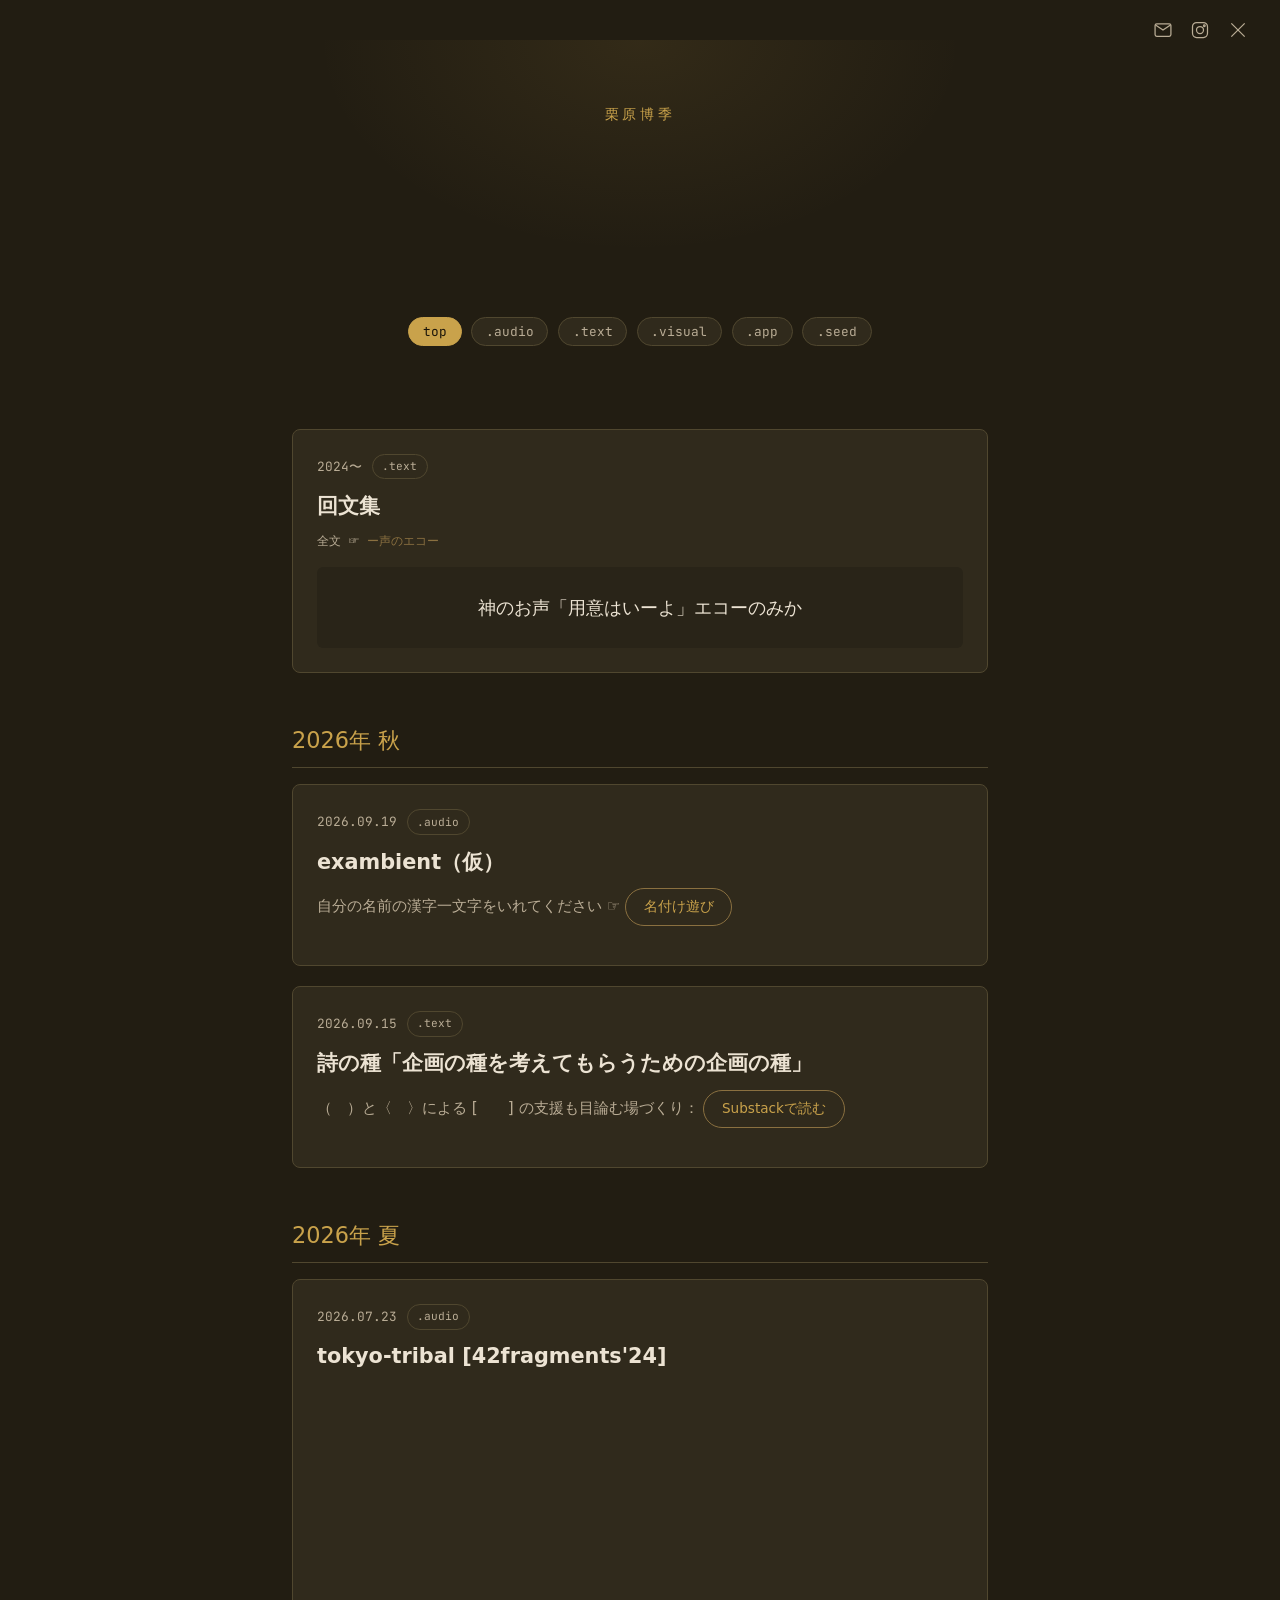
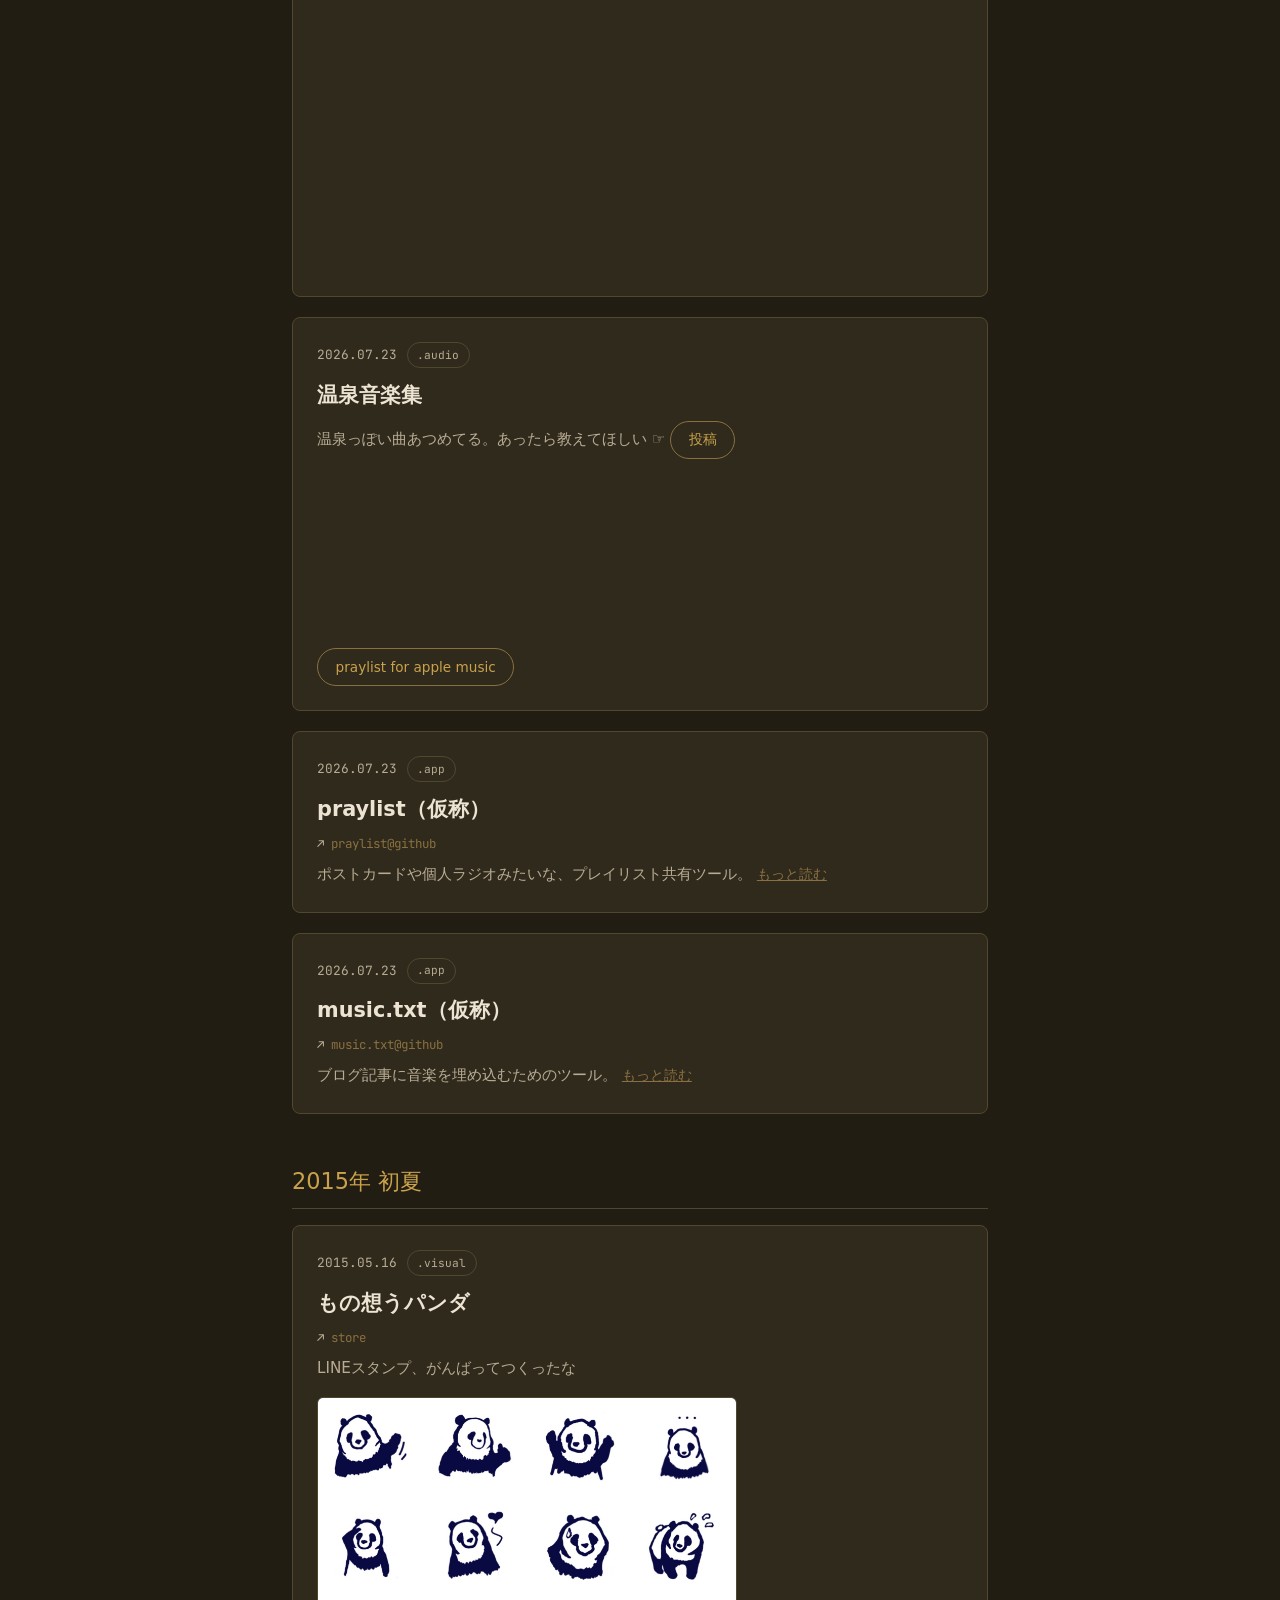
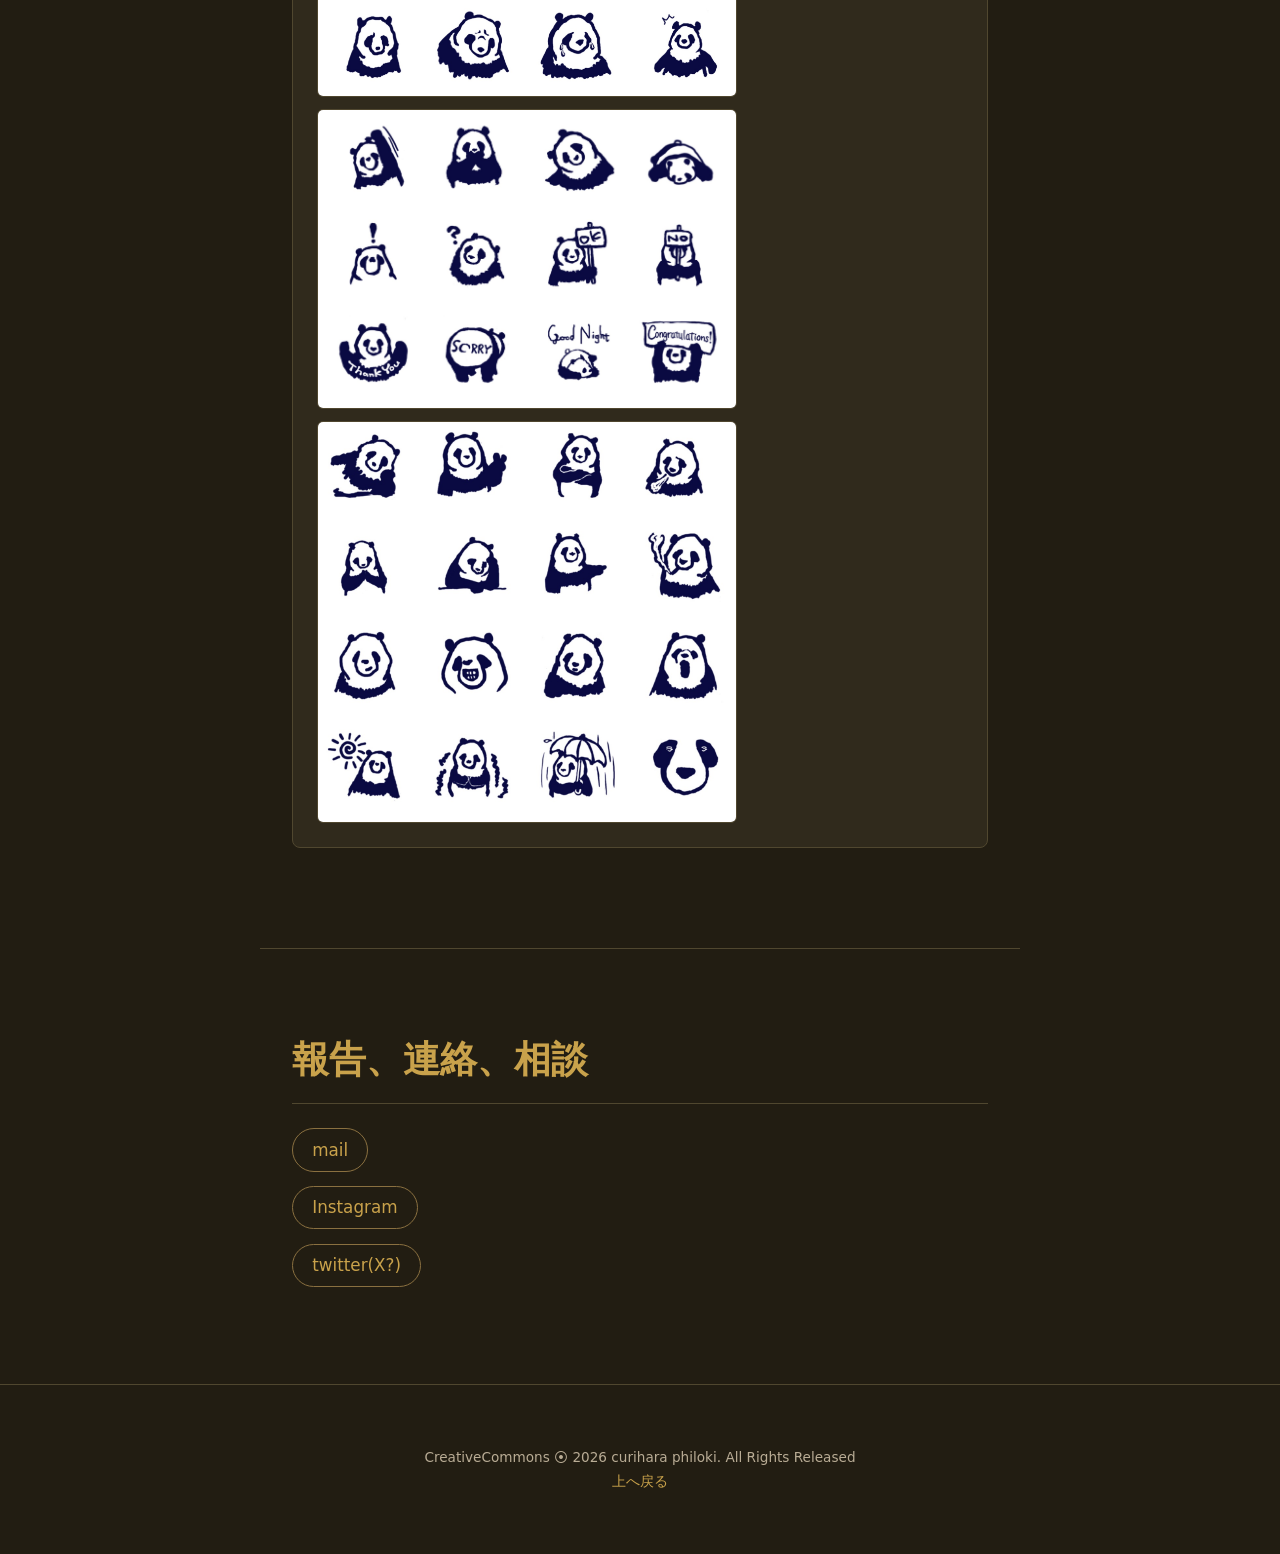
==== commit 4bab9b66: "Replace the home-feed ambient teaser with a random-pick button on the page Reverted embedding a rand" ====
--- a/index.html
+++ b/index.html
@@ -61,7 +61,6 @@
   <p>CreativeCommons ⦿ <span id="year"></span> curihara philoki. All Rights Released<br><a href="#top">上へ戻る</a></p>
 </footer>
 
-<script src="assets/js/ambient-shared.js"></script>
 <script src="assets/js/submit-modal.js"></script>
 <script src="assets/js/main.js"></script>
 </body>
--- a/assets/css/style.css
+++ b/assets/css/style.css
@@ -349,12 +349,6 @@
   margin-top: 0.75rem;
 }
 
-.entry-random {
-  margin: 0.9rem 0 0;
-}
-.entry-random:empty { display: none; }
-.entry-random .ambient-title { font-size: 1rem; }
-
 .empty-state {
   color: var(--ink-dim);
   font-style: italic;
@@ -558,8 +552,34 @@
 .ambient-track {
   padding-bottom: 2rem;
   border-bottom: 1px solid var(--line);
+  border-radius: 6px;
+  transition: background 0.3s ease;
 }
 .ambient-track:last-child { border-bottom: none; }
+
+.ambient-track.is-picked {
+  animation: ambient-flash 1.4s ease;
+}
+@keyframes ambient-flash {
+  0%, 100% { background: transparent; }
+  20% { background: color-mix(in srgb, var(--gold) 16%, transparent); }
+}
+
+.ambient-random {
+  margin-top: 2.5rem;
+  text-align: center;
+}
+
+.ambient-random button {
+  background: none;
+  border: 1px solid var(--gold-soft);
+  border-radius: 999px;
+  color: var(--gold);
+  padding: 0.6rem 1.4rem;
+  font-size: 0.9rem;
+  cursor: pointer;
+}
+.ambient-random button:hover { background: var(--gold-soft); color: var(--bg); }
 
 .ambient-original {
   font-family: var(--mono);
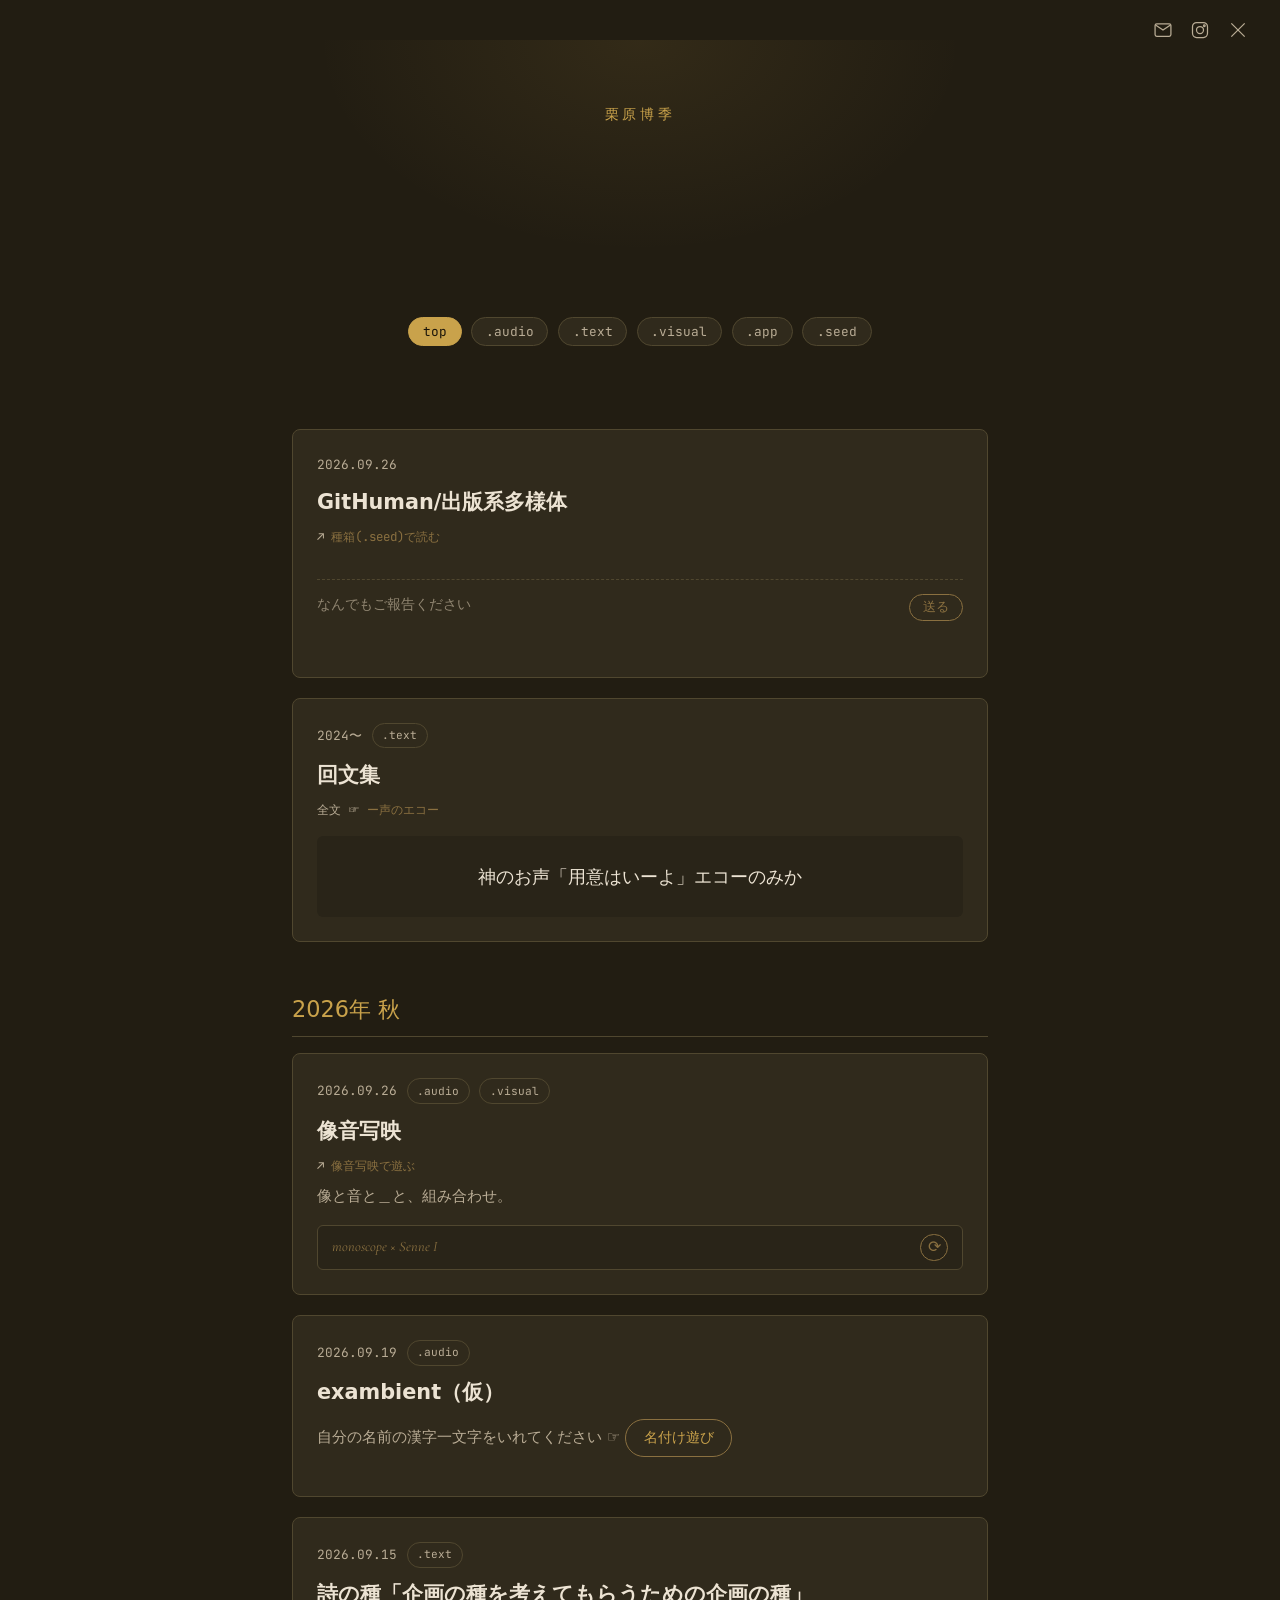
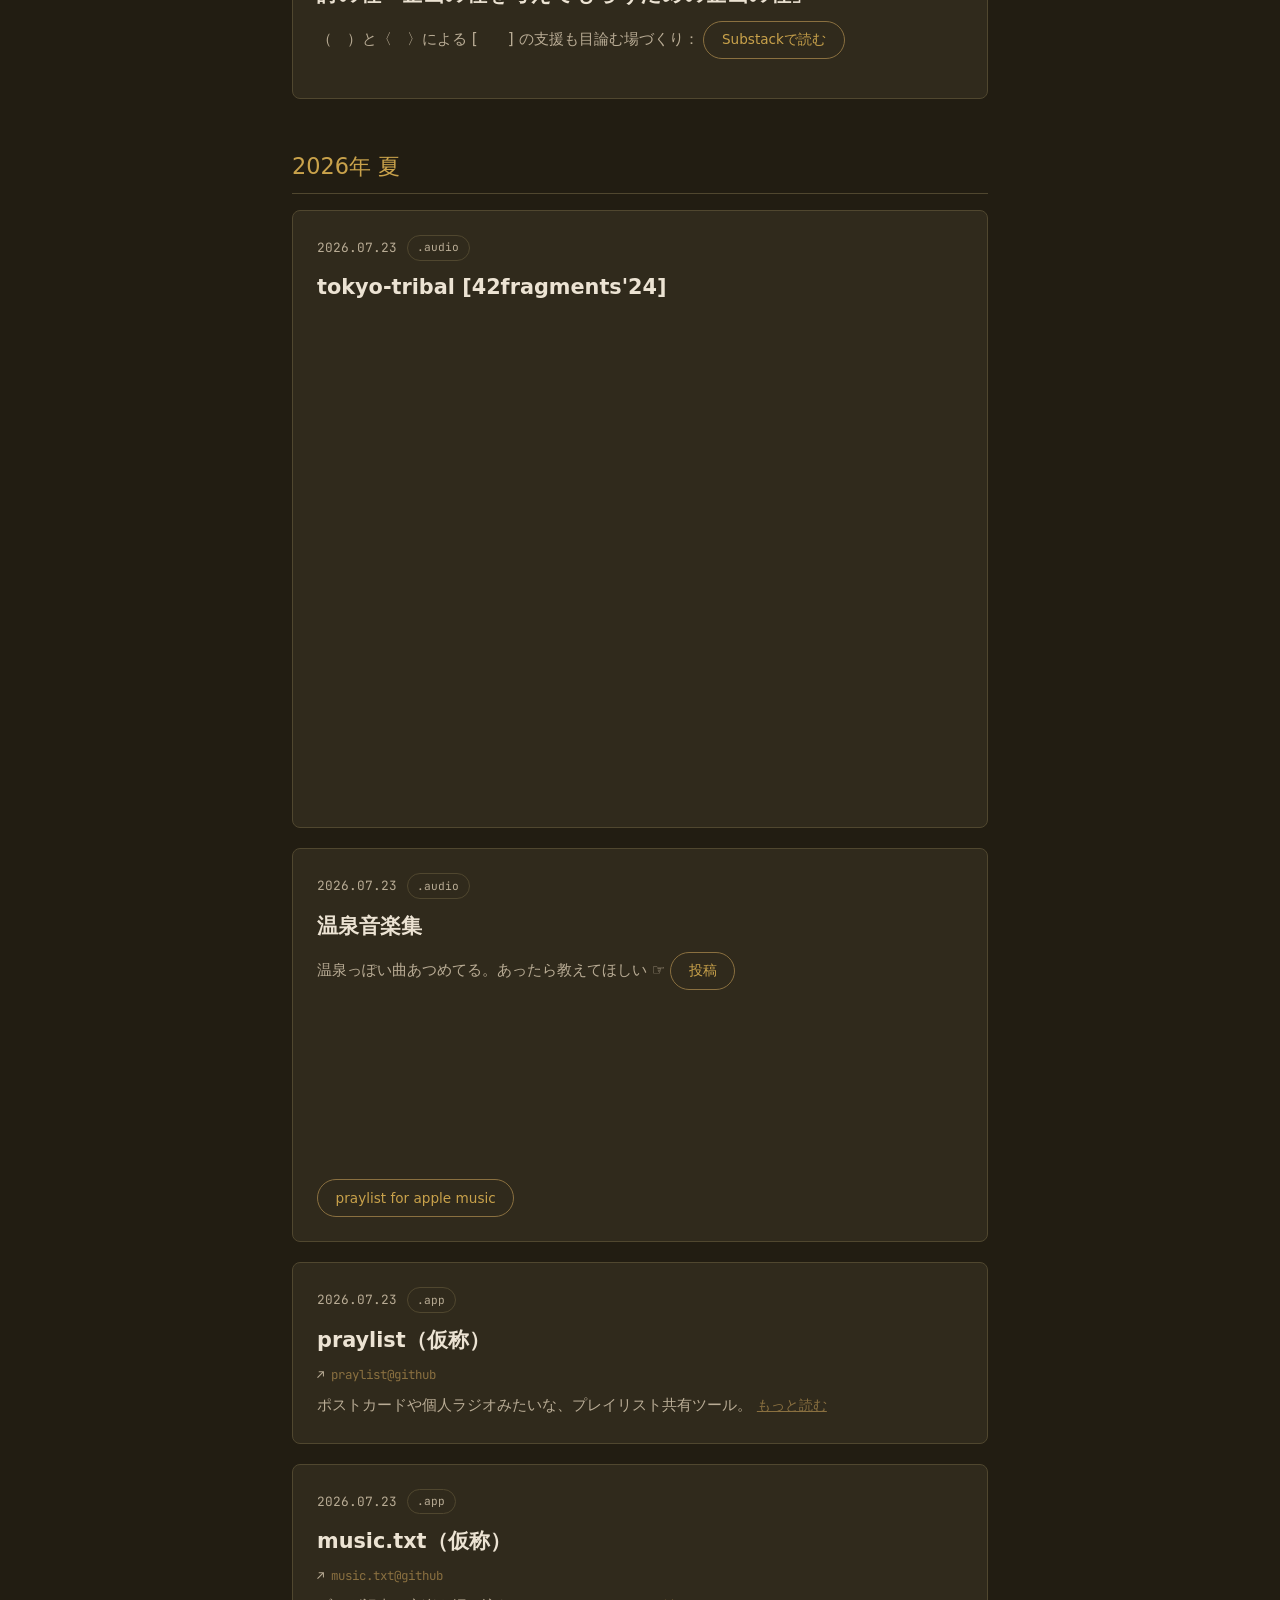
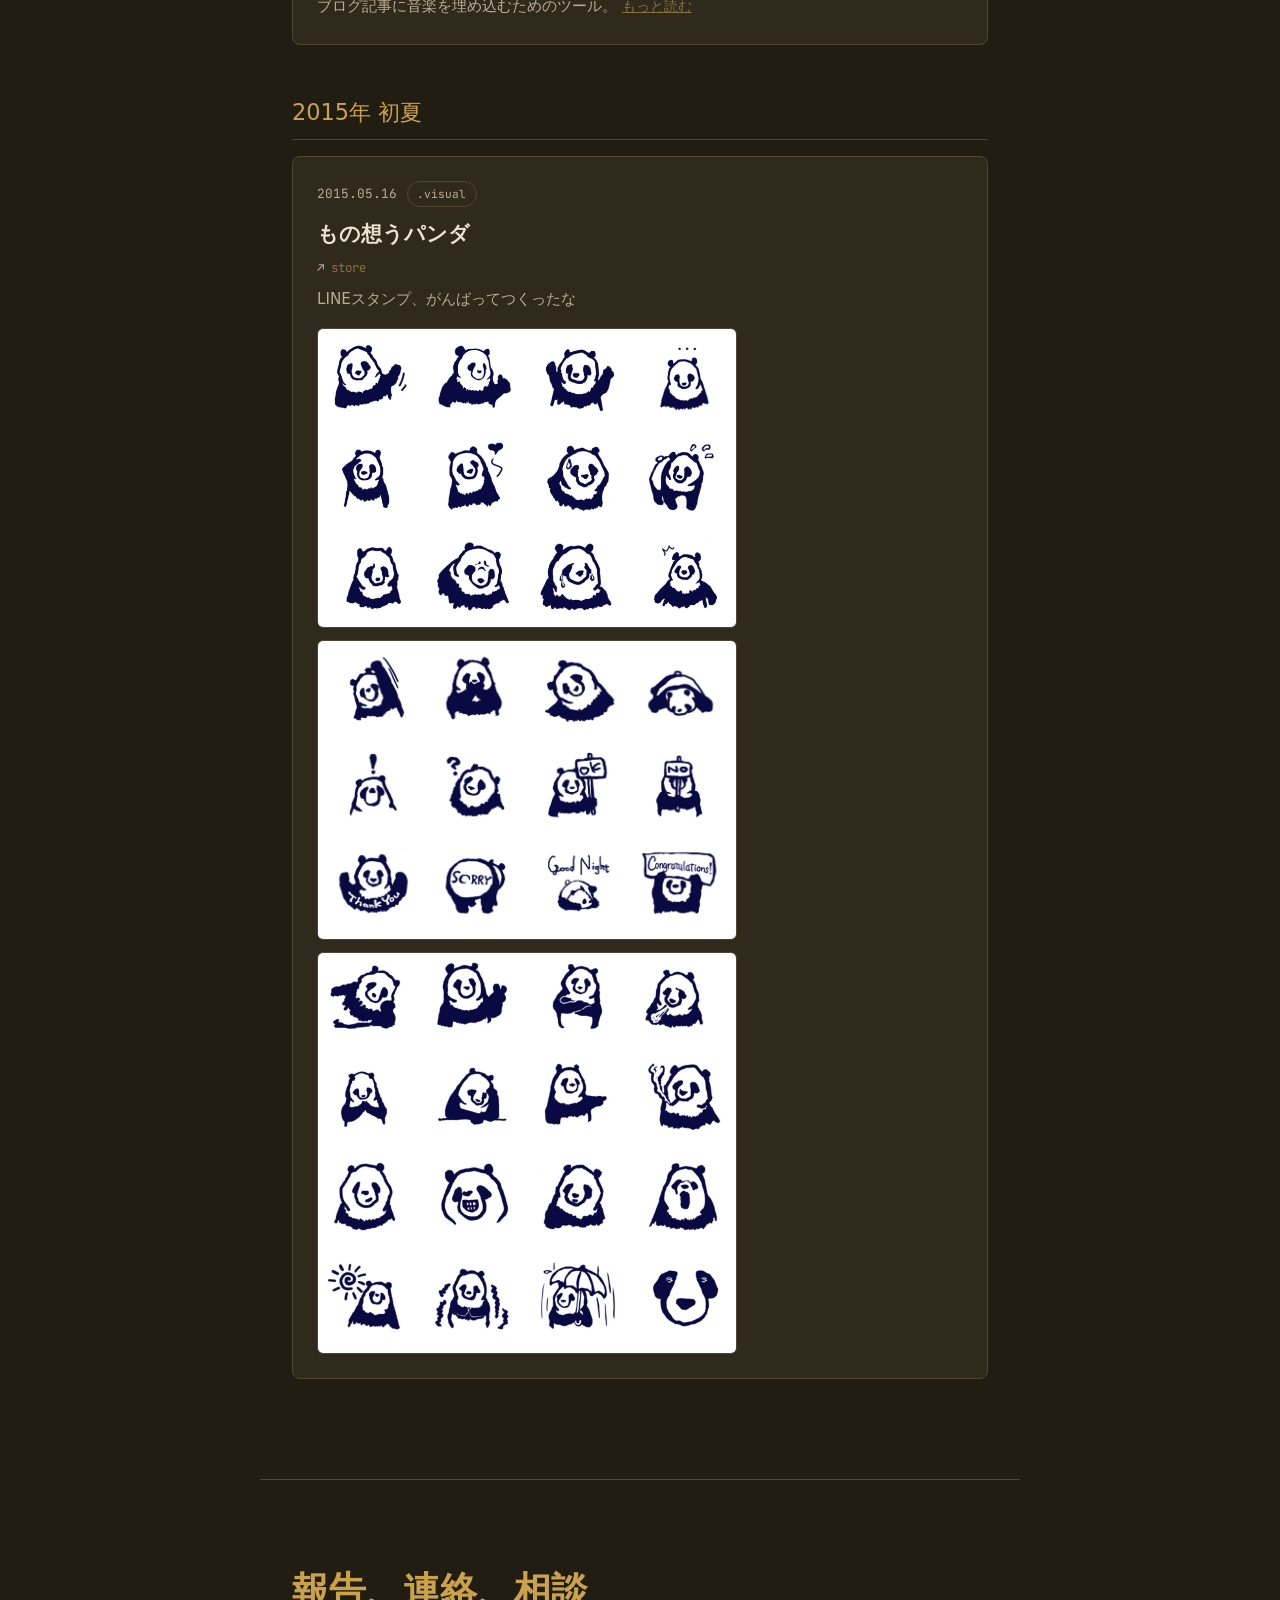
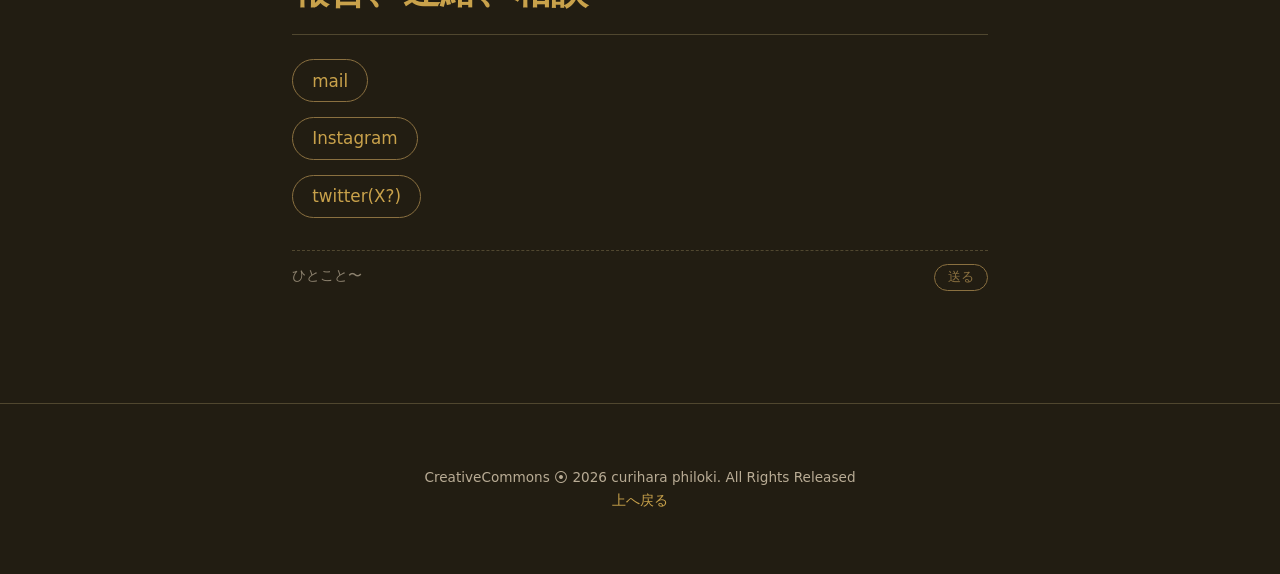
==== commit 6a50edb3: "av.html の文字パターンを動画に重ねる形に戻し、トップにGitHuman/像音写映エントリ・全ページ共通のひとこと投稿欄を追加 - av.html: dualEdge/typewriterBel" ====
--- a/index.html
+++ b/index.html
@@ -53,6 +53,10 @@
       <li><a class="contact-btn" href="https://www.instagram.com/curihara_philoki/" target="_blank" rel="noopener">Instagram</a></li>
       <li><a class="contact-btn" href="https://x.com/curiharaphiloki" target="_blank" rel="noopener">twitter(X?)</a></li>
     </ul>
+    <div class="entry-quick-reply">
+      <textarea class="quick-reply-textarea" rows="1" placeholder="ひとこと〜"></textarea>
+      <button class="quick-reply-send" type="button">送る</button>
+    </div>
   </section>
 
 </main>
@@ -62,6 +66,7 @@
 </footer>
 
 <script src="assets/js/submit-modal.js"></script>
+<script src="assets/js/quick-reply.js"></script>
 <script src="assets/js/main.js"></script>
 </body>
 </html>
--- a/assets/css/style.css
+++ b/assets/css/style.css
@@ -349,6 +349,104 @@
   margin-top: 0.75rem;
 }
 
+/* av.html teaser in the home feed: a small "video × music" combo, rerolled
+   client-side from data/av-videos.json + data/av-music.json (labels/titles
+   only — never the actual media files, so this stays cheap on the feed) */
+.entry-av-preview {
+  margin-top: 0.75rem;
+  display: flex;
+  align-items: center;
+  gap: 0.6rem;
+  padding: 0.5rem 0.9rem;
+  background: var(--bg-alt);
+  border: 1px solid var(--line);
+  border-radius: 6px;
+  transition: border-color 0.2s ease;
+}
+.entry-av-preview.is-linked { cursor: pointer; }
+.entry-av-preview.is-linked:hover { border-color: var(--gold-soft); }
+
+.av-preview-combo {
+  flex: 1;
+  font-family: var(--title-font);
+  font-style: italic;
+  font-size: 0.9rem;
+  color: var(--gold-soft);
+}
+
+.av-preview-reroll {
+  flex: none;
+  width: 1.7rem;
+  height: 1.7rem;
+  border-radius: 50%;
+  border: 1px solid var(--gold-soft);
+  background: none;
+  color: var(--gold-soft);
+  font-size: 1rem;
+  line-height: 1;
+  cursor: pointer;
+  transition: transform 0.3s ease, color 0.2s ease, border-color 0.2s ease;
+}
+.av-preview-reroll:hover { color: var(--gold); border-color: var(--gold); }
+.av-preview-reroll.spin { transform: rotate(180deg); }
+
+/* 全エントリの下、気軽なひとこと投稿欄。打った行数ぶん自動で伸びる
+   (JSでscrollHeightに合わせて高さを更新)。送信は既存の共有フォーム
+   (submit-modal.jsのSUBMIT_FORM_ACTION等)と同じ、ポップアップ無しの版 */
+.entry-quick-reply {
+  max-width: 700px;
+  margin: 2rem auto;
+  padding: 0.6rem 2rem 0;
+  border-top: 1px dashed var(--line);
+  display: flex;
+  align-items: flex-end;
+  gap: 0.5rem;
+}
+/* Nested inside an .entry/.room (nowhere at the moment, but kept in case),
+   the page's own padding already applies — don't add it twice. */
+.entry .entry-quick-reply,
+.room .entry-quick-reply {
+  padding-left: 0;
+  padding-right: 0;
+}
+
+@media (max-width: 680px) {
+  .entry-quick-reply { padding-left: 1.25rem; padding-right: 1.25rem; }
+}
+
+.quick-reply-textarea {
+  flex: 1;
+  resize: none;
+  overflow: hidden;
+  min-height: 1.6em;
+  max-height: 14em;
+  padding: 0.3rem 0;
+  background: none;
+  border: none;
+  border-bottom: 1px solid transparent;
+  color: var(--ink);
+  font-family: inherit;
+  font-size: 0.85rem;
+  line-height: 1.5;
+  transition: border-color 0.2s ease;
+}
+.quick-reply-textarea::placeholder { color: var(--ink-dim); opacity: 0.7; }
+.quick-reply-textarea:focus { outline: none; border-bottom-color: var(--gold-soft); }
+
+.quick-reply-send {
+  flex: none;
+  background: none;
+  border: 1px solid var(--gold-soft);
+  border-radius: 999px;
+  padding: 0.25rem 0.8rem;
+  color: var(--gold-soft);
+  font-size: 0.8rem;
+  cursor: pointer;
+  transition: color 0.2s ease, border-color 0.2s ease;
+}
+.quick-reply-send:hover { color: var(--gold); border-color: var(--gold); }
+.quick-reply-send:disabled { opacity: 0.5; cursor: default; }
+
 .empty-state {
   color: var(--ink-dim);
   font-style: italic;
@@ -563,6 +661,275 @@
 @keyframes ambient-flash {
   0%, 100% { background: transparent; }
   20% { background: color-mix(in srgb, var(--gold) 16%, transparent); }
+}
+
+/* Video x music combiner (av.html) */
+.av-stage {
+  margin-top: 2rem;
+  min-height: 4rem;
+}
+
+.av-media {
+  position: relative;
+  max-width: 480px;
+  margin: 0 auto;
+  border-radius: 8px;
+  overflow: hidden;
+  border: 1px solid var(--line);
+}
+
+/* 縦に流れる電光掲示板 — 動画に重ねて、左右の内側に。white-space: nowrapで
+   折り返させない縦に長い中身を.av-media自身(position: relative, overflow:
+   hidden)がtop:0/bottom:0で動画の高さぴったりに切り抜く。上下端はマスクで
+   フェードイン/フェードアウト */
+.av-ticker-col {
+  position: absolute;
+  top: 0;
+  bottom: 0;
+  width: 1.7rem;
+  overflow: hidden;
+  writing-mode: vertical-rl;
+  font-family: "Shippori Mincho", var(--title-font);
+  color: #f6f1e4;
+  opacity: 0.75;
+  font-size: 0.85rem;
+  letter-spacing: 0.45em;
+  text-shadow: 0 1px 6px rgba(0, 0, 0, 0.85), 0 0 3px rgba(0, 0, 0, 0.9);
+  -webkit-mask-image: linear-gradient(to bottom, transparent, black 6%, black 94%, transparent);
+  mask-image: linear-gradient(to bottom, transparent, black 6%, black 94%, transparent);
+}
+.av-ticker-col[hidden] { display: none; }
+.av-ticker-col-left { left: 0; transform: scaleX(-1); }
+.av-ticker-col-right { right: 0; }
+
+/* 表示が始まるたび(hidden解除のたび)、入ってくる側の端から現れる一回きりの演出 */
+.av-ticker-col-right { animation: av-ticker-reveal-bottom 0.9s ease-out; }
+.av-ticker-col-left { animation: av-ticker-reveal-top 0.9s ease-out; }
+@keyframes av-ticker-reveal-bottom {
+  from { clip-path: inset(100% 0 0 0); }
+  to { clip-path: inset(0 0 0 0); }
+}
+@keyframes av-ticker-reveal-top {
+  from { clip-path: inset(0 0 100% 0); }
+  to { clip-path: inset(0 0 0 0); }
+}
+
+.av-ticker-track { display: inline-block; white-space: nowrap; }
+.av-ticker-track.av-ticker-down { animation-name: av-ticker-down; animation-timing-function: linear; animation-iteration-count: infinite; }
+.av-ticker-track.av-ticker-up { animation-name: av-ticker-up; animation-timing-function: linear; animation-iteration-count: infinite; }
+
+@keyframes av-ticker-down {
+  from { transform: translateY(-50%); }
+  to { transform: translateY(0%); }
+}
+@keyframes av-ticker-up {
+  from { transform: translateY(0%); }
+  to { transform: translateY(-50%); }
+}
+
+.av-video {
+  display: block;
+  width: 100%;
+}
+.av-video[hidden] { display: none; }
+
+.av-text-overlay {
+  position: absolute;
+  inset: 0;
+  overflow: hidden;
+  pointer-events: none;
+  font-family: "Shippori Mincho", var(--title-font);
+  color: #f6f1e4;
+  opacity: 0.55;
+  text-shadow: 0 1px 6px rgba(0, 0, 0, 0.85), 0 0 3px rgba(0, 0, 0, 0.9);
+}
+
+/* 動画に重ねて、下寄りにタイプライター風に最大3文字だけ表示して古い文字から
+   消える(typewriterBelowパターン)。.av-blanks-char(randomBlanksパターン)
+   もposition: absoluteでこの中に置くので、position: relativeにしてある */
+.av-typewriter-below {
+  position: absolute;
+  left: 6%;
+  right: 6%;
+  bottom: 8%;
+  min-height: 1.6em;
+  font-family: "Shippori Mincho", var(--title-font);
+  font-size: 1rem;
+  letter-spacing: 0.05em;
+  color: #f6f1e4;
+  opacity: 0.85;
+  text-align: center;
+  text-shadow: 0 1px 6px rgba(0, 0, 0, 0.85), 0 0 3px rgba(0, 0, 0, 0.9);
+}
+.av-typewriter-below[hidden] { display: none; }
+.av-typewriter-below span { transition: opacity 0.5s ease; }
+
+/* 動画に重ねて、右端から一文字ずつ現れては消える(rightStaircaseと同じ考え方) */
+.av-blanks-char {
+  position: absolute;
+  top: 0;
+  transition: opacity 0.25s ease;
+}
+
+/* 動画に重ねて、下寄りの左右に候補の台詞がランダムな間隔で出ては消える */
+.av-mutter-row {
+  position: absolute;
+  left: 0.75rem;
+  right: 0.75rem;
+  bottom: 0.6rem;
+  display: flex;
+  justify-content: space-between;
+  min-height: 1.4em;
+  font-family: "Shippori Mincho", var(--title-font);
+  font-size: 1rem;
+  color: #f6f1e4;
+  text-shadow: 0 1px 6px rgba(0, 0, 0, 0.85), 0 0 3px rgba(0, 0, 0, 0.9);
+  pointer-events: none;
+}
+.av-mutter-row[hidden] { display: none; }
+.av-mutter { opacity: 0; transition: opacity 0.4s ease; }
+.av-mutter.show { opacity: 0.85; }
+.av-typewriter-below span.fade-out { opacity: 0; }
+
+.av-text-item { position: absolute; white-space: nowrap; }
+
+.av-text-mirror {
+  top: 44%;
+  font-size: 1.4rem;
+  letter-spacing: 0.04em;
+}
+
+.av-text-vertical {
+  left: 8%;
+  right: 8%;
+  font-size: 1.4rem;
+  white-space: normal;
+  text-align: center;
+}
+
+.av-text-typewriter {
+  top: 42%;
+  left: 6%;
+  right: 6%;
+  font-family: var(--mono);
+  font-size: 1.1rem;
+  letter-spacing: 0.02em;
+  white-space: normal;
+}
+.av-text-typewriter span { transition: opacity 0.5s ease; }
+.av-text-typewriter span.fade-out { opacity: 0; }
+
+.av-text-scatter {
+  font-size: 1.3rem;
+  transform: scaleX(-1);
+  transition: opacity 0.6s ease;
+}
+
+.av-text-center {
+  font-size: 1.4rem;
+  transform: translate(-50%, -50%);
+  transition: opacity 0.5s ease;
+}
+
+.av-now-playing {
+  margin: 0.75rem 0 0;
+  color: var(--gold-soft);
+  font-family: var(--title-font);
+  font-style: italic;
+  font-size: 0.95rem;
+}
+
+.av-bandcamp { margin-top: 0.75rem; }
+
+.av-columns {
+  margin-top: 2rem;
+  display: grid;
+  grid-template-columns: 1fr 1fr;
+  gap: 2rem;
+  text-align: left;
+}
+
+.av-column-title {
+  font-family: var(--mono);
+  font-size: 0.78rem;
+  color: var(--ink-dim);
+  letter-spacing: 0.08em;
+  margin: 0 0 0.75rem;
+}
+
+.av-video-list,
+.av-music-list {
+  display: flex;
+  flex-direction: column;
+  gap: 0.6rem;
+}
+
+.av-video-list button,
+.av-music-list button {
+  display: flex;
+  align-items: center;
+  gap: 0.6rem;
+  background: var(--bg-alt);
+  border: 1px solid var(--line);
+  border-radius: 8px;
+  padding: 0.5rem 0.7rem;
+  color: var(--ink);
+  font-family: var(--body-font);
+  font-size: 0.85rem;
+  text-align: left;
+  cursor: pointer;
+}
+.av-video-list button:hover,
+.av-music-list button:hover { border-color: var(--gold-soft); }
+.av-video-list button.active,
+.av-music-list button.active { border-color: var(--gold); }
+
+.av-video-list button img,
+.av-video-list button video,
+.av-video-placeholder {
+  width: 44px;
+  height: 44px;
+  object-fit: cover;
+  border-radius: 4px;
+  flex-shrink: 0;
+}
+
+.av-video-placeholder {
+  display: flex;
+  align-items: center;
+  justify-content: center;
+  background: var(--panel);
+  border: 1px solid var(--line);
+  color: var(--gold-soft);
+  font-size: 1rem;
+  box-sizing: border-box;
+}
+
+.av-item-title {
+  font-family: var(--title-font);
+  font-size: 0.9rem;
+  color: var(--ink-dim);
+}
+.av-video-list button.active .av-item-title,
+.av-music-list button.active .av-item-title { color: var(--gold); }
+
+.av-music-author {
+  display: block;
+  font-family: var(--body-font);
+  color: var(--gold-soft);
+  opacity: 0.6;
+  font-size: 0.75rem;
+}
+.av-music-list button.active .av-music-author { color: var(--gold-soft); opacity: 1; }
+
+@media (max-width: 560px) {
+  .av-columns { gap: 0.6rem; }
+  .av-video-list button,
+  .av-music-list button { padding: 0.4rem 0.5rem; font-size: 0.78rem; gap: 0.4rem; }
+  .av-video-list button img,
+  .av-video-list button video,
+  .av-video-placeholder { width: 32px; height: 32px; font-size: 0.8rem; }
+  .av-music-author { font-size: 0.7rem; }
 }
 
 .ambient-random {
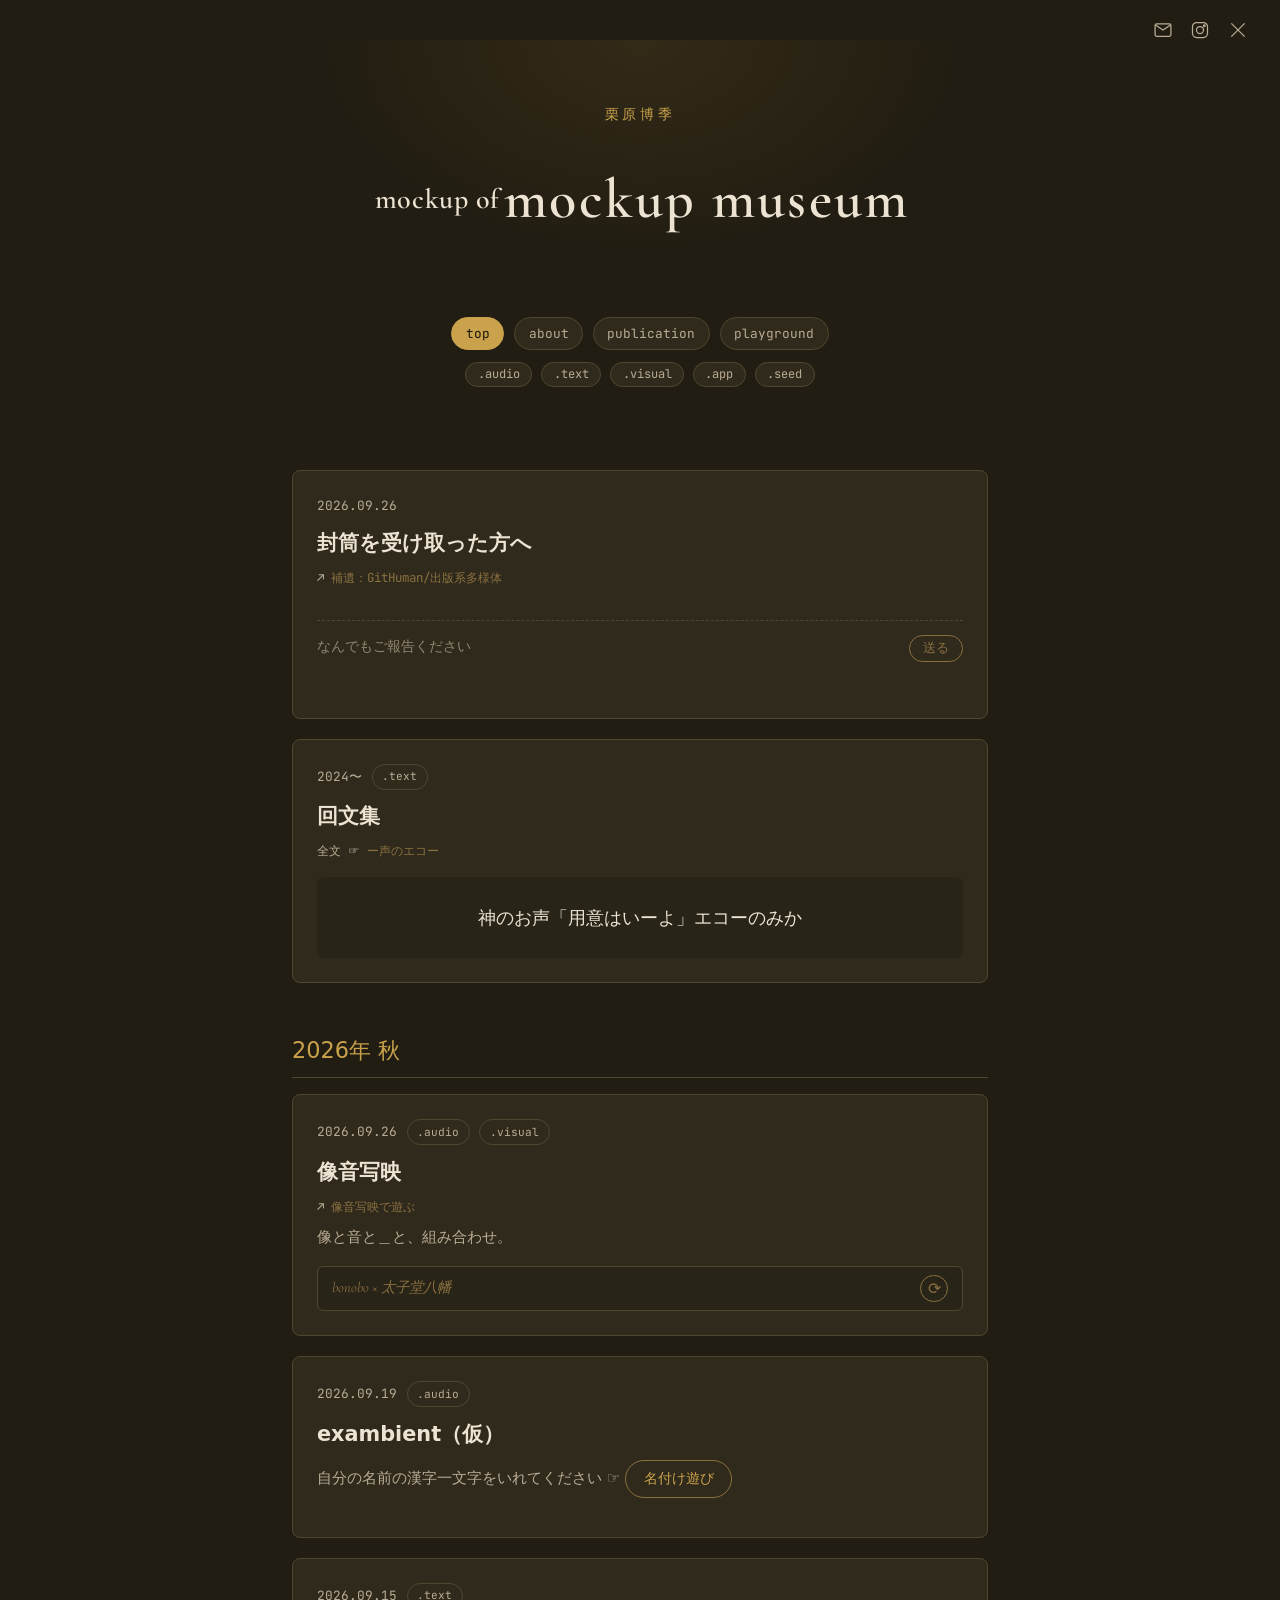
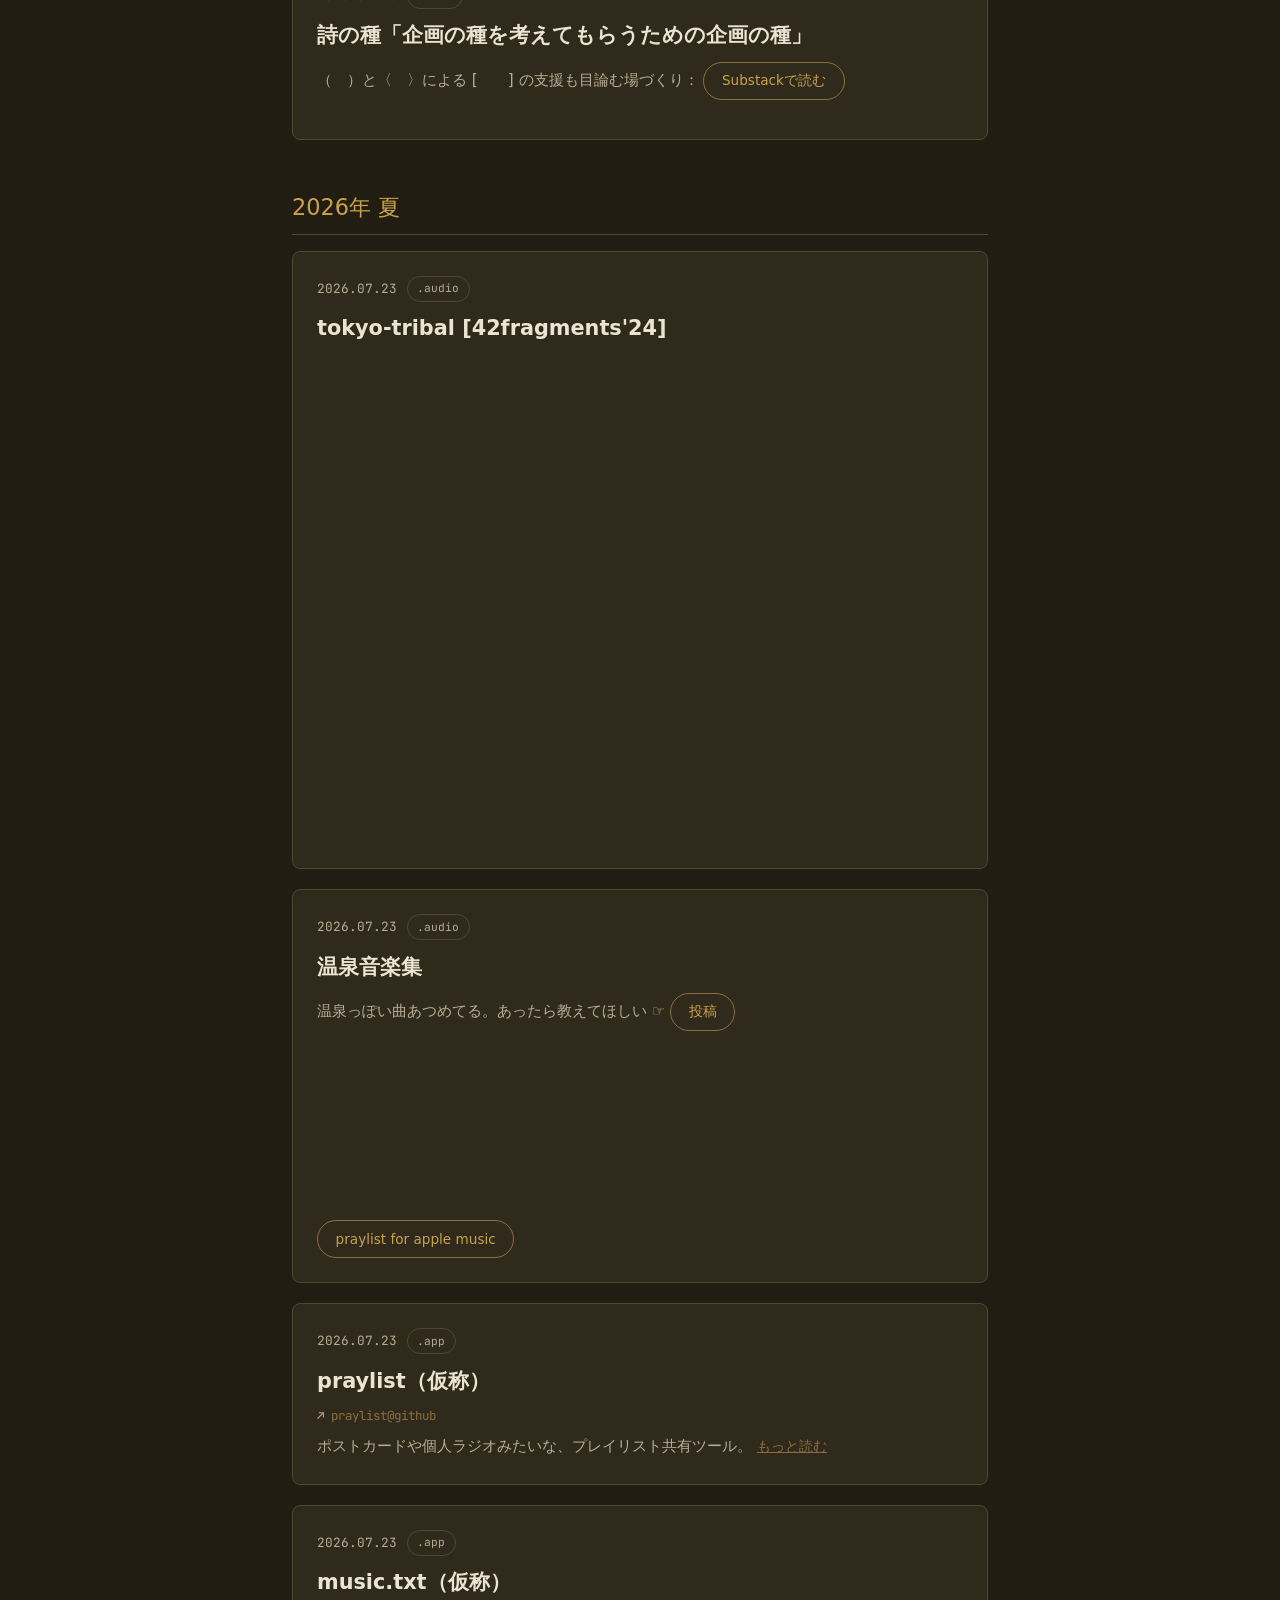
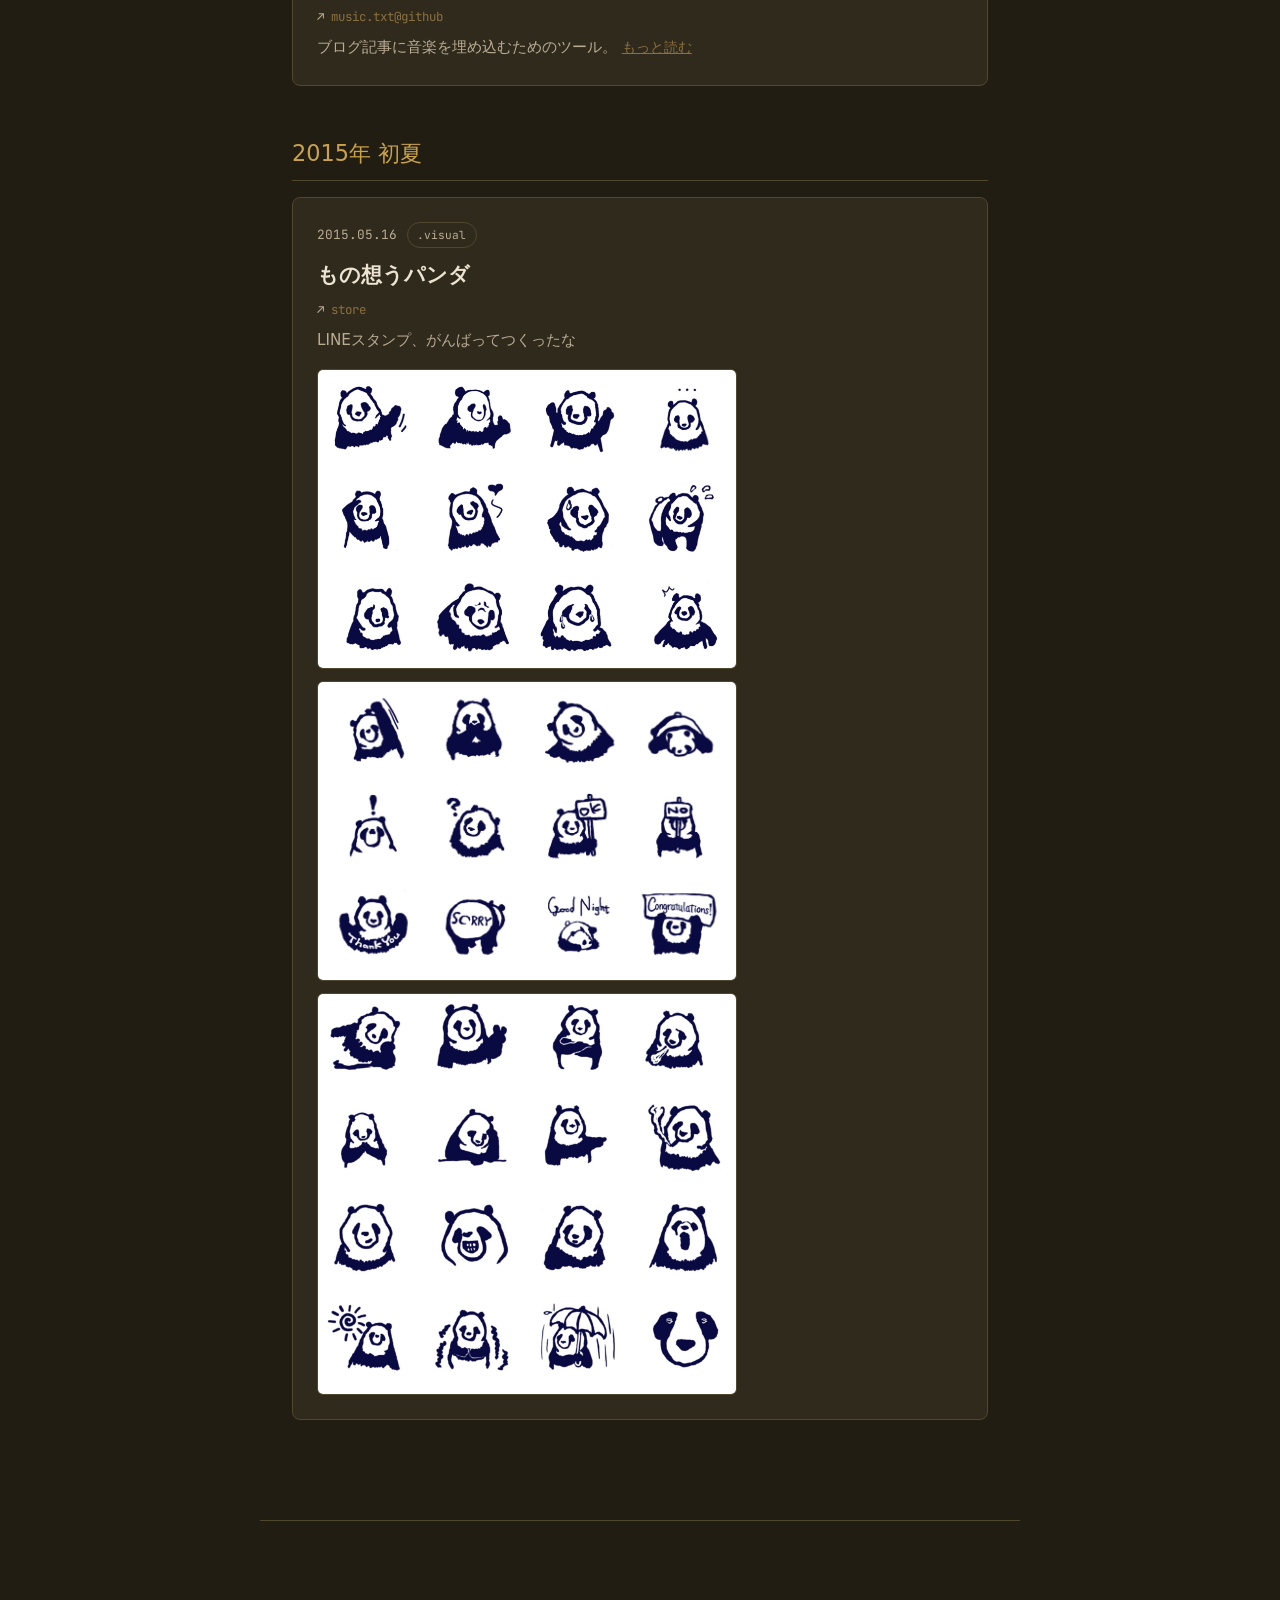
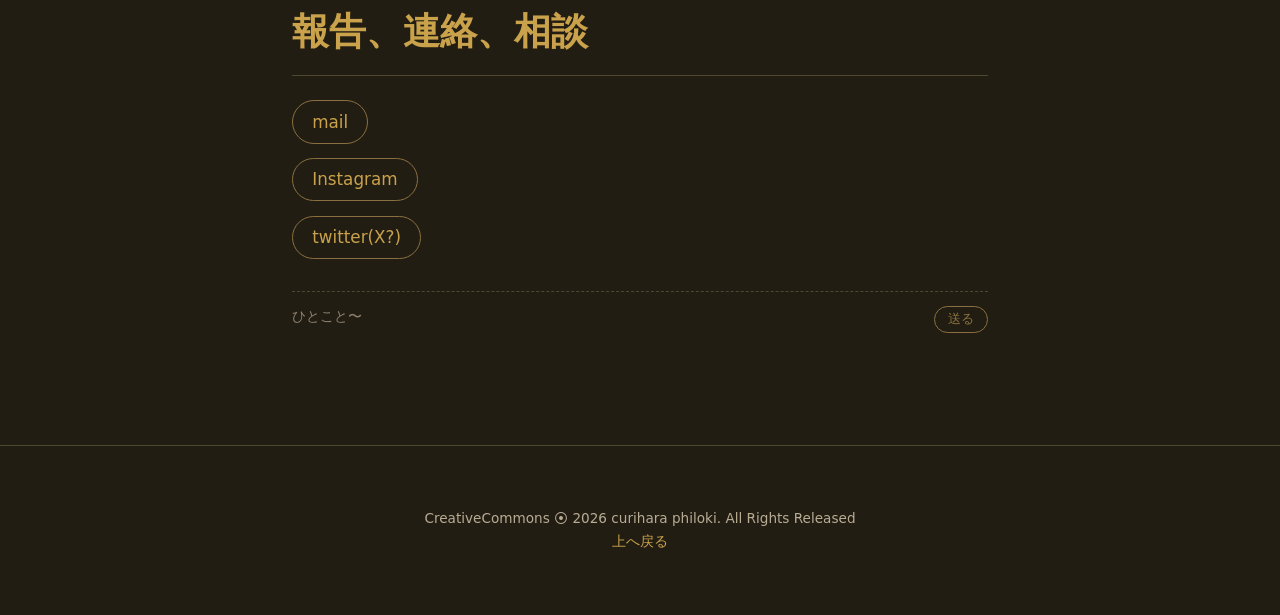
==== commit 76266244: "GitHumanページ追加とナビ構成の再編、av.htmlに速度調整を追加 - .publication タグを新設し、GitHuman/出版系多様体の全文をtane.htmlとして追加   (企画書" ====
--- a/index.html
+++ b/index.html
@@ -35,8 +35,12 @@
 
   <section class="feed-intro">
     <div class="tag-filter" id="tagFilter">
-      <button class="tag-pill active" data-tag="all">top</button>
+      <button class="tag-pill active" data-tag="all" type="button">top</button>
+      <a class="tag-pill" href="about.html">about</a>
+      <button class="tag-pill" data-tag="publication" type="button">publication</button>
+      <button class="tag-pill" data-tag="playground" type="button">playground</button>
     </div>
+    <div class="tag-filter tag-filter-sub" id="subTagFilter" hidden></div>
     <div class="tag-desc" id="tagDesc"></div>
   </section>
 
--- a/assets/css/style.css
+++ b/assets/css/style.css
@@ -96,6 +96,71 @@
   min-height: 1.2em;
 }
 
+/* 美術館のキャプションふうの、作家解説(topのみ)。誰か(福田愛海)が書いた
+   紹介文、という体なので本人の一人称ではなく第三者の文体 */
+.caption {
+  max-width: 560px;
+  margin: 1.75rem auto 0;
+  padding: 1.75rem 2rem;
+  text-align: left;
+  border-top: 1px solid var(--line);
+  border-bottom: 1px solid var(--line);
+}
+
+.caption-label {
+  font-family: var(--title-font);
+  font-style: italic;
+  font-size: 0.85rem;
+  letter-spacing: 0.2em;
+  text-transform: uppercase;
+  color: var(--gold-soft);
+  margin: 0 0 0.6rem;
+}
+
+.caption-name {
+  font-family: var(--title-font);
+  font-size: 1.3rem;
+  letter-spacing: 0.06em;
+  color: var(--ink);
+  margin: 0 0 0.9rem;
+}
+
+.caption-affiliation {
+  color: var(--ink-dim);
+  font-size: 0.85rem;
+  margin: -0.5rem 0 0.9rem;
+}
+
+.caption-text {
+  color: var(--ink-dim);
+  font-size: 0.85rem;
+  line-height: 1.9;
+  white-space: pre-line;
+}
+
+.caption-more-btn {
+  background: none;
+  border: none;
+  color: var(--gold-soft);
+  font-size: 0.85rem;
+  cursor: pointer;
+  padding: 0;
+  margin: 0.6rem 0 0;
+  text-decoration: underline;
+}
+.caption-more-btn:hover { color: var(--gold); }
+
+.caption-text.caption-more { margin-top: 0.9rem; }
+
+.caption-credit {
+  margin: 1rem 0 0;
+  text-align: right;
+  font-family: var(--title-font);
+  font-style: italic;
+  font-size: 0.8rem;
+  color: var(--gold-soft);
+}
+
 /* Feed intro + tag filter */
 .feed-intro {
   max-width: 760px;
@@ -159,6 +224,16 @@
   font-size: 0.7rem;
 }
 .tag-pill.small:hover { border-color: var(--line); color: var(--ink-dim); }
+
+/* playgroundを選んだときだけ出てくる、旧来のタグ(.audio/.text/...)の
+   サブタグ行。トップレベルの.tag-pillより一段控えめに */
+.tag-filter-sub {
+  margin-top: 0.75rem;
+}
+.tag-pill.sub-tag {
+  padding: 0.2rem 0.7rem;
+  font-size: 0.75rem;
+}
 
 /* Feed */
 .feed {
@@ -187,6 +262,19 @@
   margin-bottom: 1.25rem;
 }
 
+/* エントリの中を、区切り線ではなく別々の枠に分けたいとき(GitHumanの
+   手紙部分/全文部分など)用。.entryの中の入れ子なので、.entry自身とは
+   違う色味(--bg-alt)にして「箱の中の箱」と分かるようにしてある */
+.entry-box {
+  background: var(--bg-alt);
+  border: 1px solid var(--line);
+  border-radius: 8px;
+  padding: 1.25rem 1.5rem;
+}
+.entry-box + .entry-box { margin-top: 1.25rem; }
+.entry-box > *:first-child { margin-top: 0; }
+.entry-box > *:last-child { margin-bottom: 0; }
+
 .entry-meta {
   display: flex;
   align-items: center;
@@ -290,7 +378,8 @@
 .entry-after-embed a,
 .entry-body a,
 .entry-lead a,
-.entry-more a {
+.entry-more a,
+.tag-desc-text a {
   display: inline-block;
   border: 1px solid var(--gold-soft);
   border-radius: 999px;
@@ -301,7 +390,8 @@
 .entry-after-embed a:hover,
 .entry-body a:hover,
 .entry-lead a:hover,
-.entry-more a:hover { background: var(--gold-soft); color: var(--bg); text-decoration: none; }
+.entry-more a:hover,
+.tag-desc-text a:hover { background: var(--gold-soft); color: var(--bg); text-decoration: none; }
 
 .entry-rotator {
   margin-top: 1rem;
@@ -743,6 +833,23 @@
   opacity: 0.55;
   text-shadow: 0 1px 6px rgba(0, 0, 0, 0.85), 0 0 3px rgba(0, 0, 0, 0.9);
 }
+
+/* 動画に重ねた、再生速度調整スライダー(現在の速度=1、0〜1.2、既定0.6) */
+.av-speed-control {
+  position: absolute;
+  top: 0.6rem;
+  left: 0.9rem;
+  right: 0.9rem;
+  z-index: 2;
+}
+.av-speed-control input[type="range"] {
+  width: 100%;
+  accent-color: var(--gold);
+  opacity: 0.7;
+  cursor: pointer;
+}
+.av-speed-control input[type="range"]:hover,
+.av-speed-control input[type="range"]:focus { opacity: 1; }
 
 /* 動画に重ねて、下寄りにタイプライター風に最大3文字だけ表示して古い文字から
    消える(typewriterBelowパターン)。.av-blanks-char(randomBlanksパターン)
@@ -1091,8 +1198,105 @@
 @media (max-width: 680px) {
   .hero { padding: 2.5rem 1.25rem 0.25rem; }
   .icon-bar { padding: 1rem 1.25rem 0; }
+  .caption { padding: 1.5rem 1.25rem; }
   .feed-intro { padding: 0.25rem 1.25rem 0; }
   .feed { padding: 2rem 1.25rem 3.5rem; }
   .room { padding: 3.5rem 1.25rem; }
   .text-page { padding: 2rem 1.25rem 2.5rem; }
-}
+  .tane-page { padding: 2rem 1.25rem 2.5rem; }
+}
+
+/* 企画の種、全文ページ(tane.html)。.text-pageと違い、長い散文なので左寄せ */
+.tane-page {
+  max-width: 680px;
+  margin: 0 auto;
+  padding: 2.5rem 2rem 3rem;
+  text-align: left;
+}
+.tane-page > .eyebrow,
+.tane-page > .text-page-title,
+.tane-page > .text-page-note {
+  text-align: center;
+}
+
+.tane-section { margin-top: 2.75rem; }
+.tane-section:first-of-type { margin-top: 2.5rem; }
+
+.tane-section h2 {
+  font-family: var(--title-font);
+  font-size: 1.4rem;
+  letter-spacing: 0.03em;
+  color: var(--gold);
+  margin: 0 0 0.9rem;
+}
+
+.tane-section h3 {
+  font-family: var(--title-font);
+  font-size: 1.05rem;
+  color: var(--ink);
+  margin: 1.4rem 0 0.5rem;
+}
+
+.tane-text {
+  white-space: pre-line;
+  color: var(--ink-dim);
+  line-height: 1.9;
+  font-size: 0.95rem;
+}
+
+.tane-divider {
+  border: none;
+  border-top: 1px solid var(--line);
+  margin: 2.75rem 0;
+}
+
+/* 各「種」は開閉できる枠つきのアコーディオンに。タイトルだけ最初に見えて、
+   クリックで中身が開く */
+.tane-accordion {
+  margin-top: 1.25rem;
+  border: 1px solid var(--line);
+  border-radius: 8px;
+  overflow: hidden;
+}
+.tane-accordion:first-of-type { margin-top: 2.5rem; }
+
+.tane-accordion-toggle {
+  display: block;
+  width: 100%;
+  text-align: left;
+  background: var(--bg-alt);
+  border: none;
+  cursor: pointer;
+  padding: 1rem 1.25rem;
+  font-family: var(--title-font);
+  font-size: 1.15rem;
+  letter-spacing: 0.02em;
+  color: var(--gold);
+}
+.tane-accordion-toggle::after {
+  content: '+';
+  float: right;
+  color: var(--gold-soft);
+}
+.tane-accordion-toggle[aria-expanded="true"]::after { content: '−'; }
+.tane-accordion-toggle:hover { color: var(--gold); background: color-mix(in srgb, var(--bg-alt) 80%, var(--gold-soft) 20%); }
+
+.tane-accordion-body {
+  padding: 0.25rem 1.25rem 1.5rem;
+}
+.tane-accordion-body h3 { margin-top: 1.4rem; }
+.tane-accordion-body h3:first-child { margin-top: 0.5rem; }
+
+.tane-pdf-link {
+  text-align: center;
+  margin: 0 0 2rem;
+}
+.tane-pdf-link a {
+  display: inline-block;
+  border: 1px solid var(--gold-soft);
+  border-radius: 999px;
+  padding: 0.4rem 1.1rem;
+  font-size: 0.85rem;
+  color: var(--gold);
+}
+.tane-pdf-link a:hover { background: var(--gold-soft); color: var(--bg); text-decoration: none; }
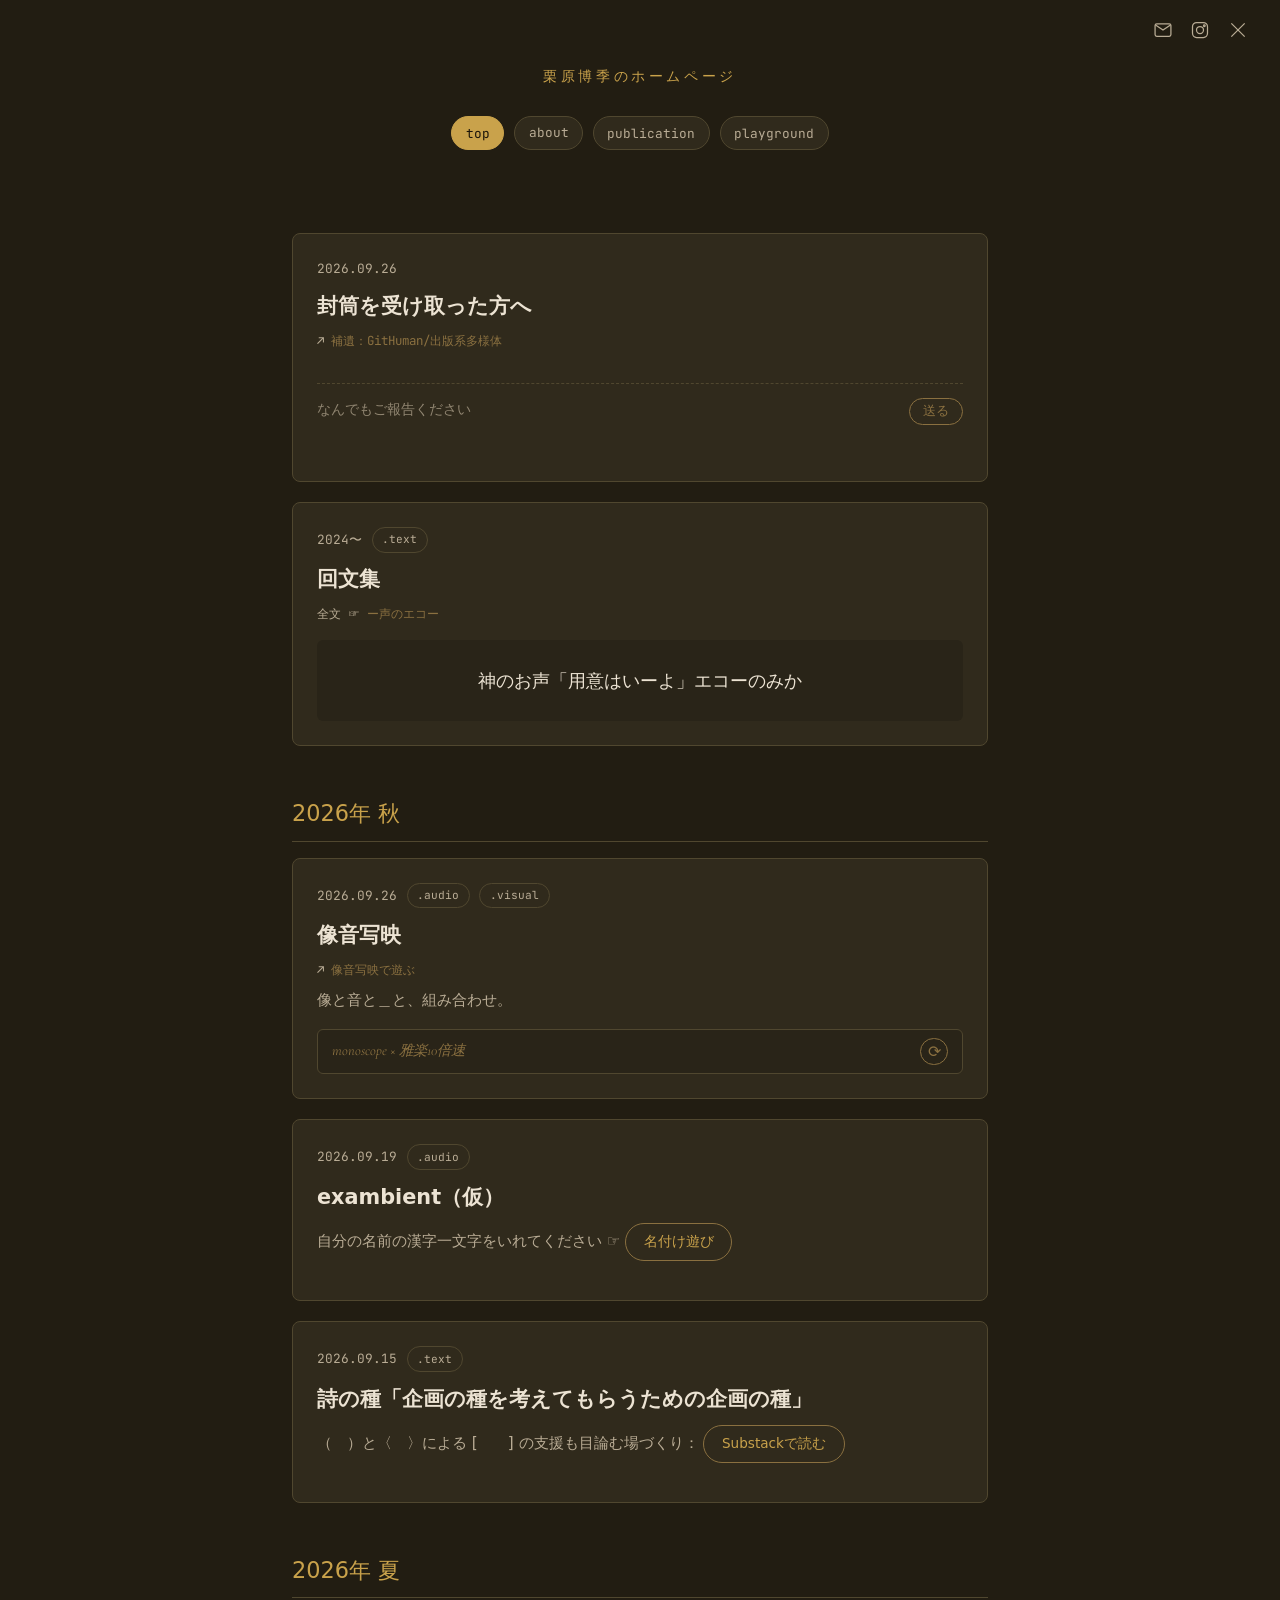
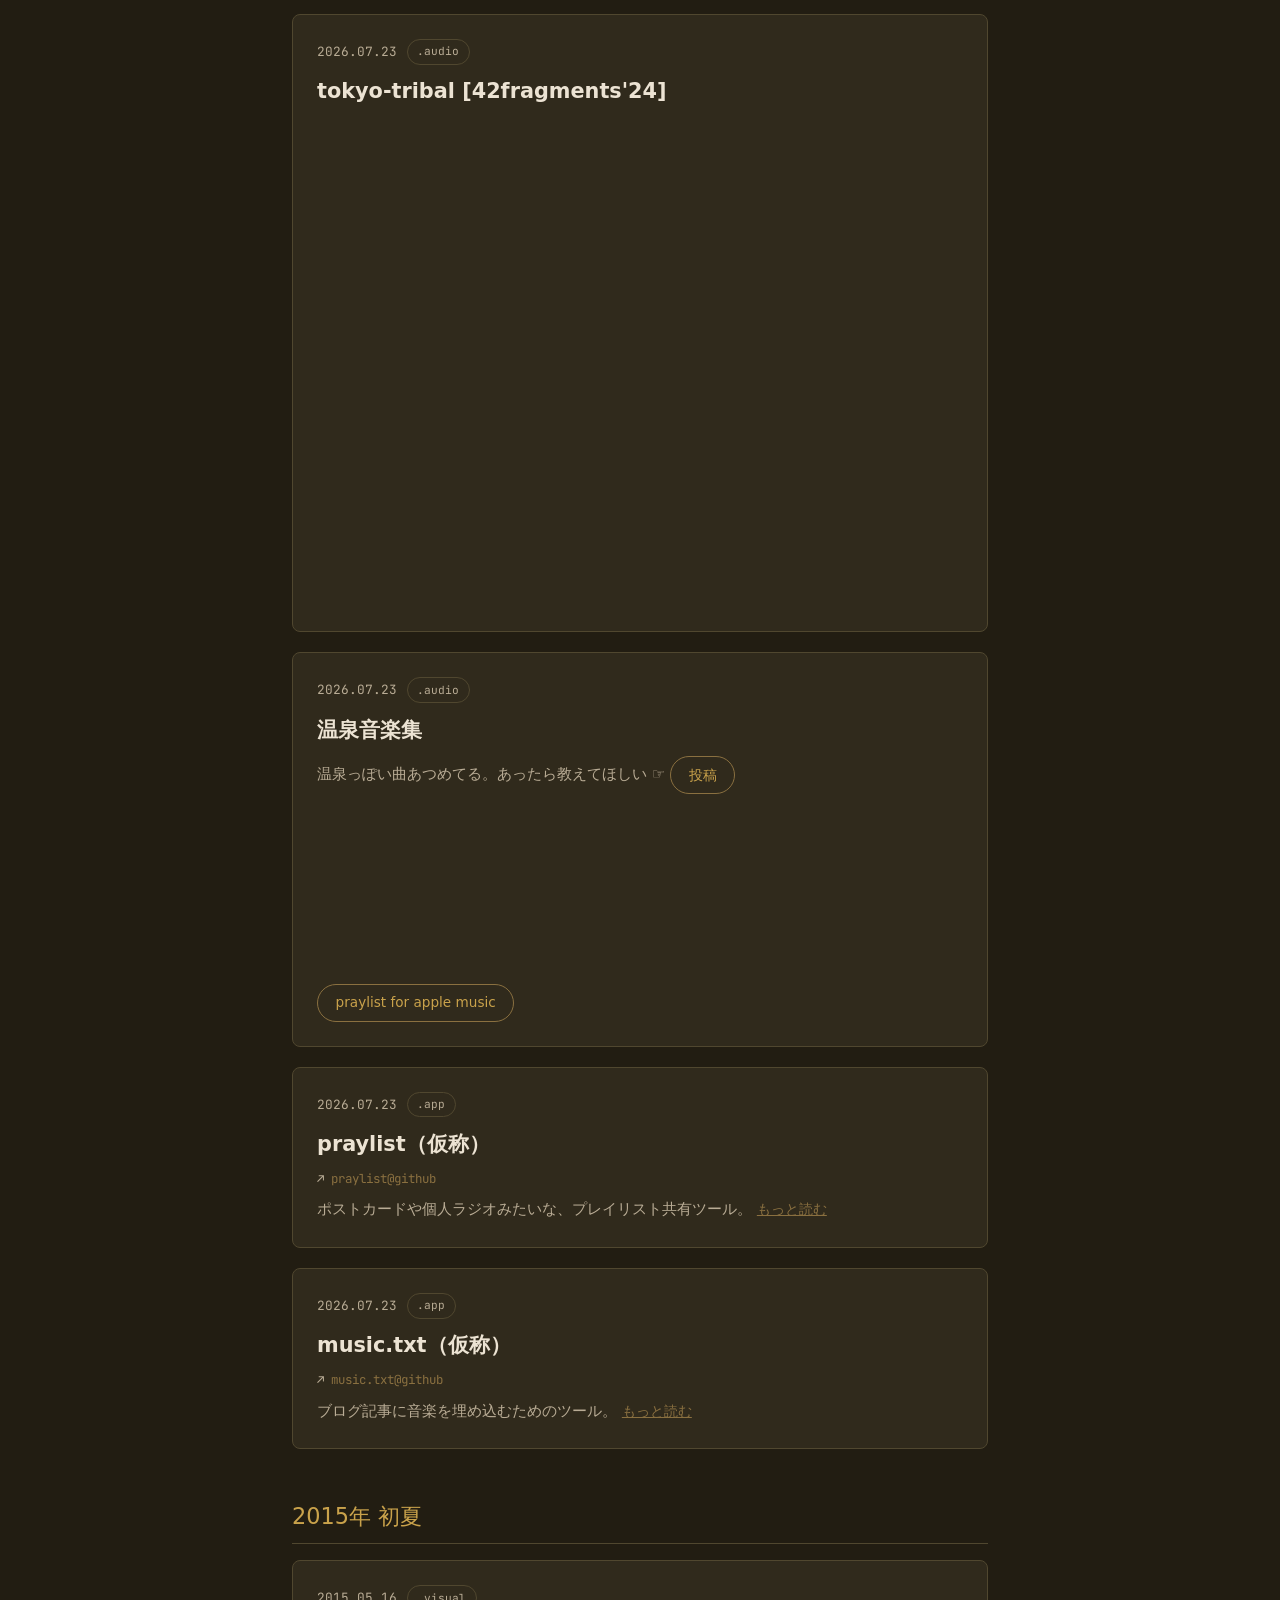
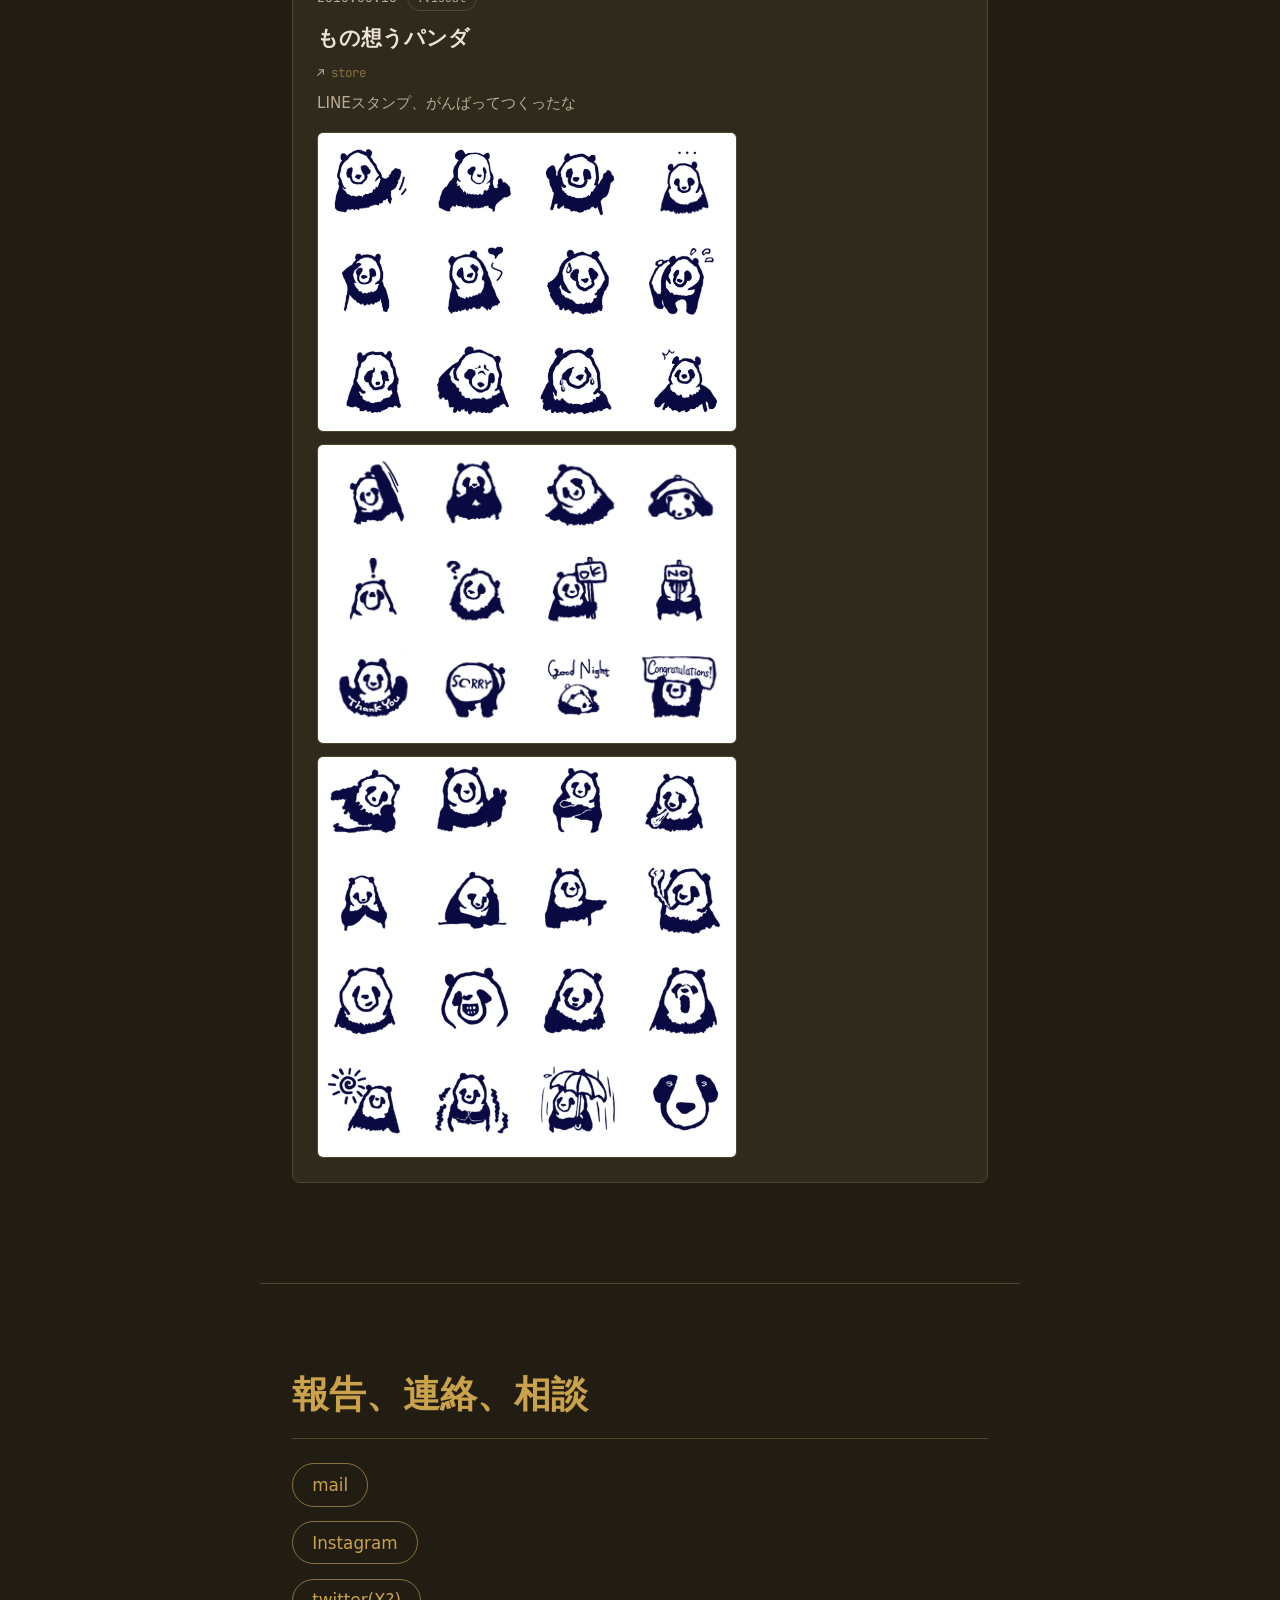
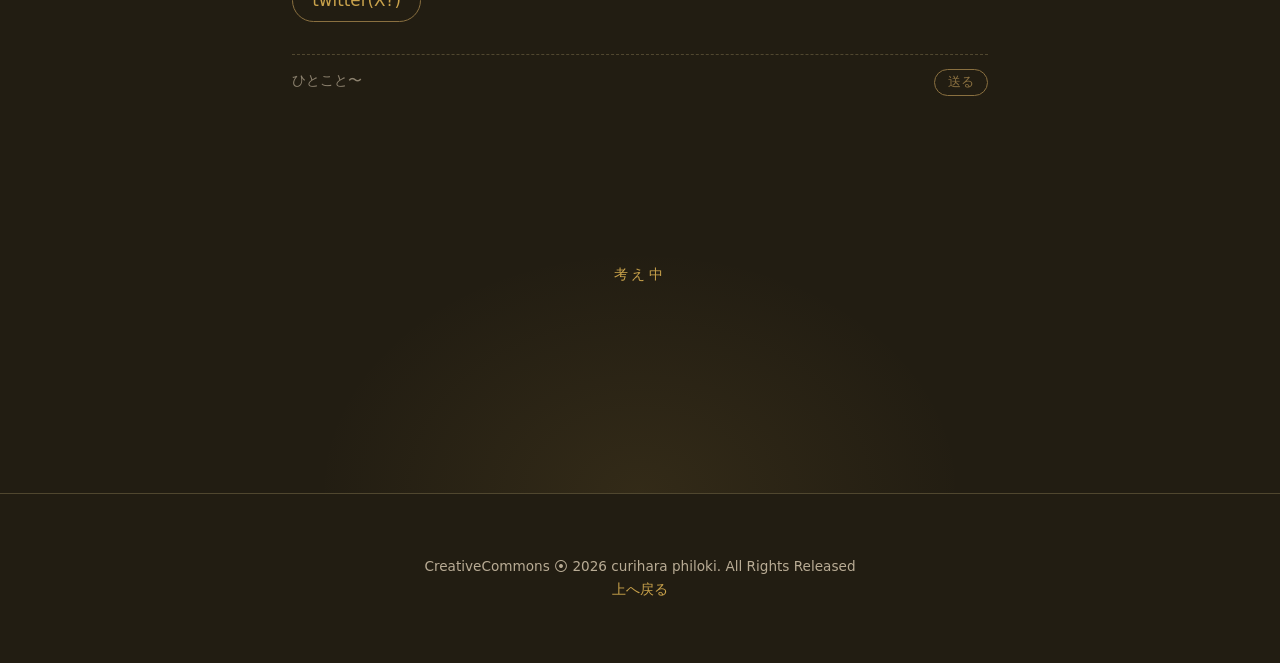
==== commit 92921f0b: "タイトル位置の調整とabout.htmlのナビ統一、サブタグ表示の修正 - ホームのタイトル(hero)をページ最下部・フッター直前に移動   上部には「栗原博季のホームページ」の固定ラベルを新設、下" ====
--- a/index.html
+++ b/index.html
@@ -13,7 +13,7 @@
 </head>
 <body>
 
-<header class="icon-bar">
+<header class="icon-bar" id="top">
   <a href="mailto:curihara.philoki@gmail.com" aria-label="mail" title="mail">
     <svg viewBox="0 0 24 24" fill="none" stroke="currentColor" stroke-width="1.5"><rect x="2.5" y="4.5" width="19" height="15" rx="2"/><path d="M3 6l9 6 9-6"/></svg>
   </a>
@@ -25,11 +25,7 @@
   </a>
 </header>
 
-<section class="hero" id="top">
-  <p class="eyebrow">栗原博季</p>
-  <h1 class="hero-title" id="heroTitle">Wunderkammer</h1>
-  <p class="hero-desc" id="heroDesc"></p>
-</section>
+<p class="page-owner-label">栗原博季のホームページ</p>
 
 <main>
 
@@ -63,6 +59,12 @@
     </div>
   </section>
 
+  <section class="hero">
+    <p class="eyebrow">考え中</p>
+    <h1 class="hero-title" id="heroTitle">Wunderkammer</h1>
+    <p class="hero-desc" id="heroDesc"></p>
+  </section>
+
 </main>
 
 <footer class="site-footer">
--- a/assets/css/style.css
+++ b/assets/css/style.css
@@ -49,13 +49,13 @@
   height: 20px;
 }
 
-/* Hero */
+/* Hero (now at the bottom of the page, just above the footer) */
 .hero {
-  padding: 3rem 2rem 0.25rem;
+  padding: 2.5rem 2rem 3rem;
   max-width: 760px;
   margin: 0 auto;
   text-align: center;
-  background: radial-gradient(ellipse at top, rgba(201,162,75,0.10), transparent 60%);
+  background: radial-gradient(ellipse at bottom, rgba(201,162,75,0.10), transparent 60%);
 }
 
 .eyebrow {
@@ -64,6 +64,15 @@
   text-transform: uppercase;
   font-size: 0.9rem;
   margin-bottom: 0.5rem;
+}
+
+.page-owner-label {
+  color: var(--gold);
+  letter-spacing: 0.25em;
+  text-transform: uppercase;
+  font-size: 0.9rem;
+  text-align: center;
+  margin: 1.5rem 0 0;
 }
 
 .hero-title {
@@ -229,6 +238,9 @@
    サブタグ行。トップレベルの.tag-pillより一段控えめに */
 .tag-filter-sub {
   margin-top: 0.75rem;
+}
+.tag-filter-sub[hidden] {
+  display: none;
 }
 .tag-pill.sub-tag {
   padding: 0.2rem 0.7rem;
@@ -1196,7 +1208,7 @@
 .submit-modal-send:disabled { opacity: 0.7; cursor: default; }
 
 @media (max-width: 680px) {
-  .hero { padding: 2.5rem 1.25rem 0.25rem; }
+  .hero { padding: 2rem 1.25rem 2.5rem; }
   .icon-bar { padding: 1rem 1.25rem 0; }
   .caption { padding: 1.5rem 1.25rem; }
   .feed-intro { padding: 0.25rem 1.25rem 0; }
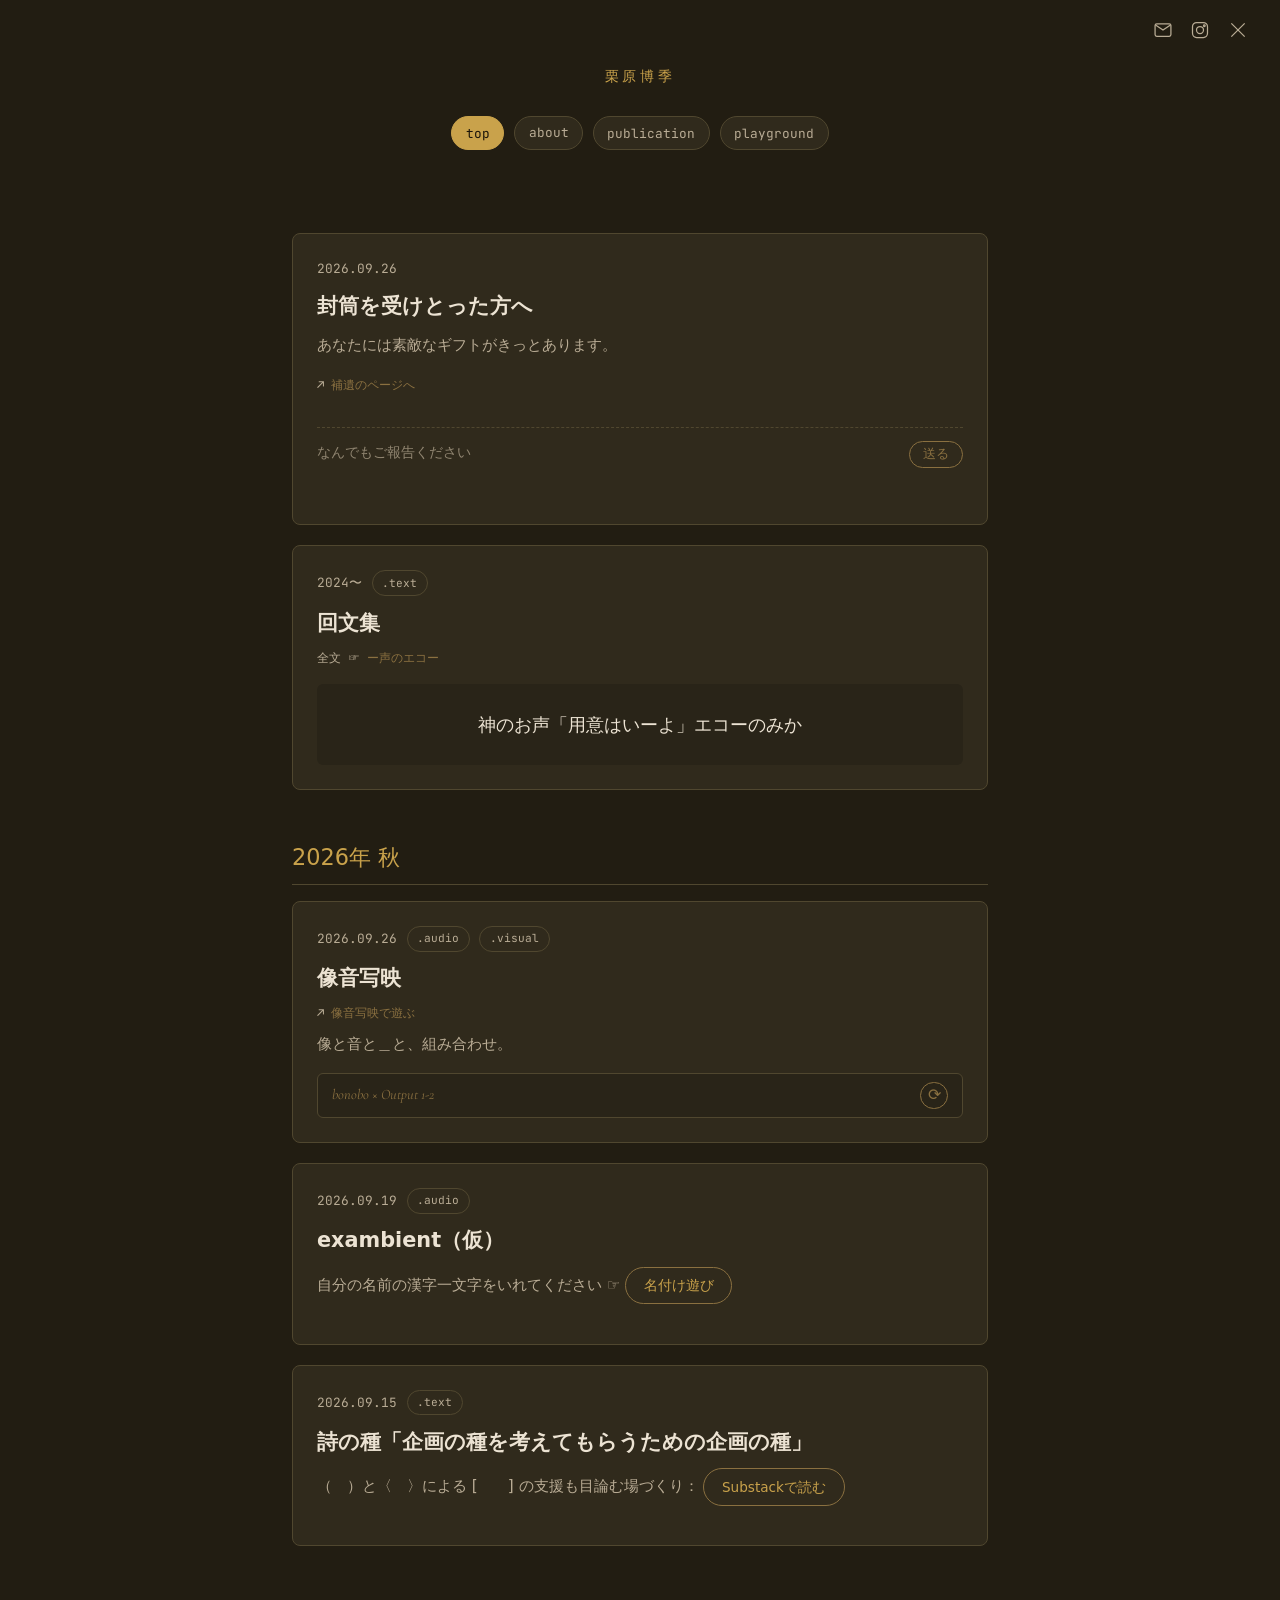
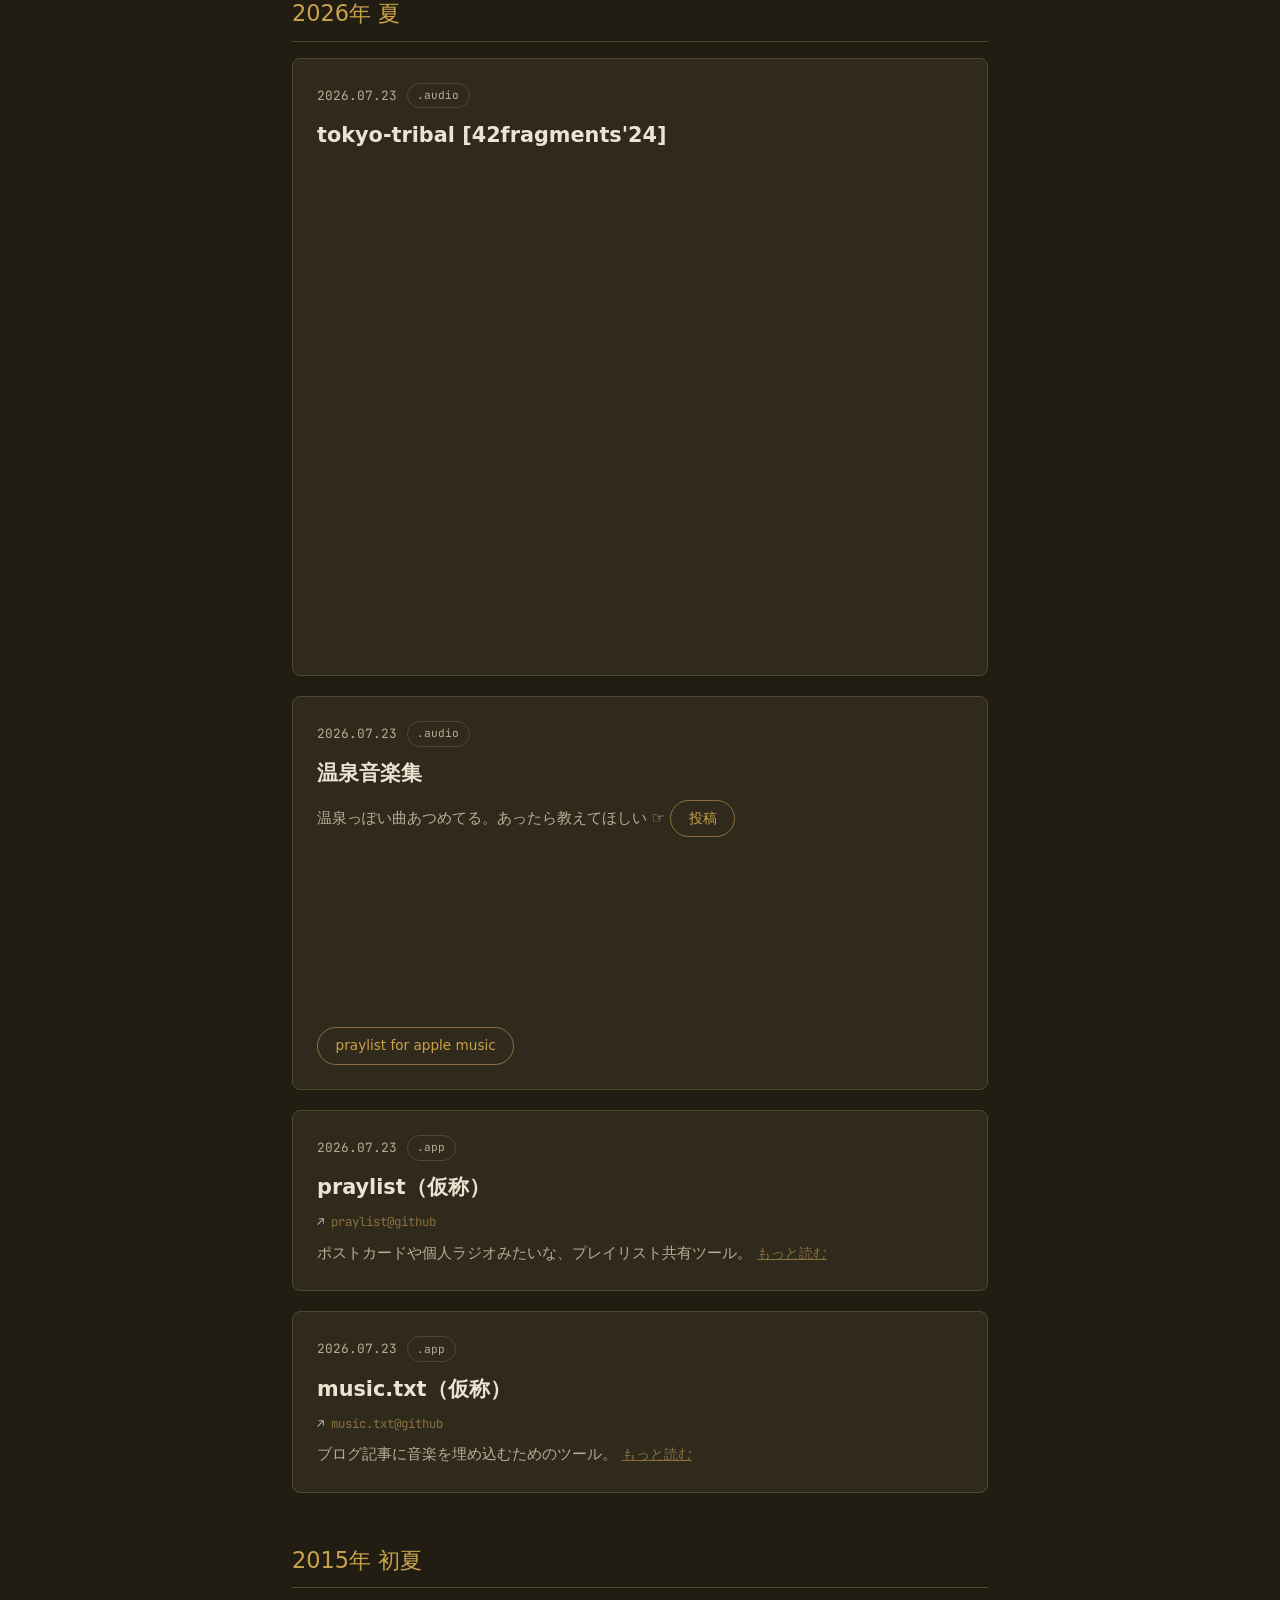
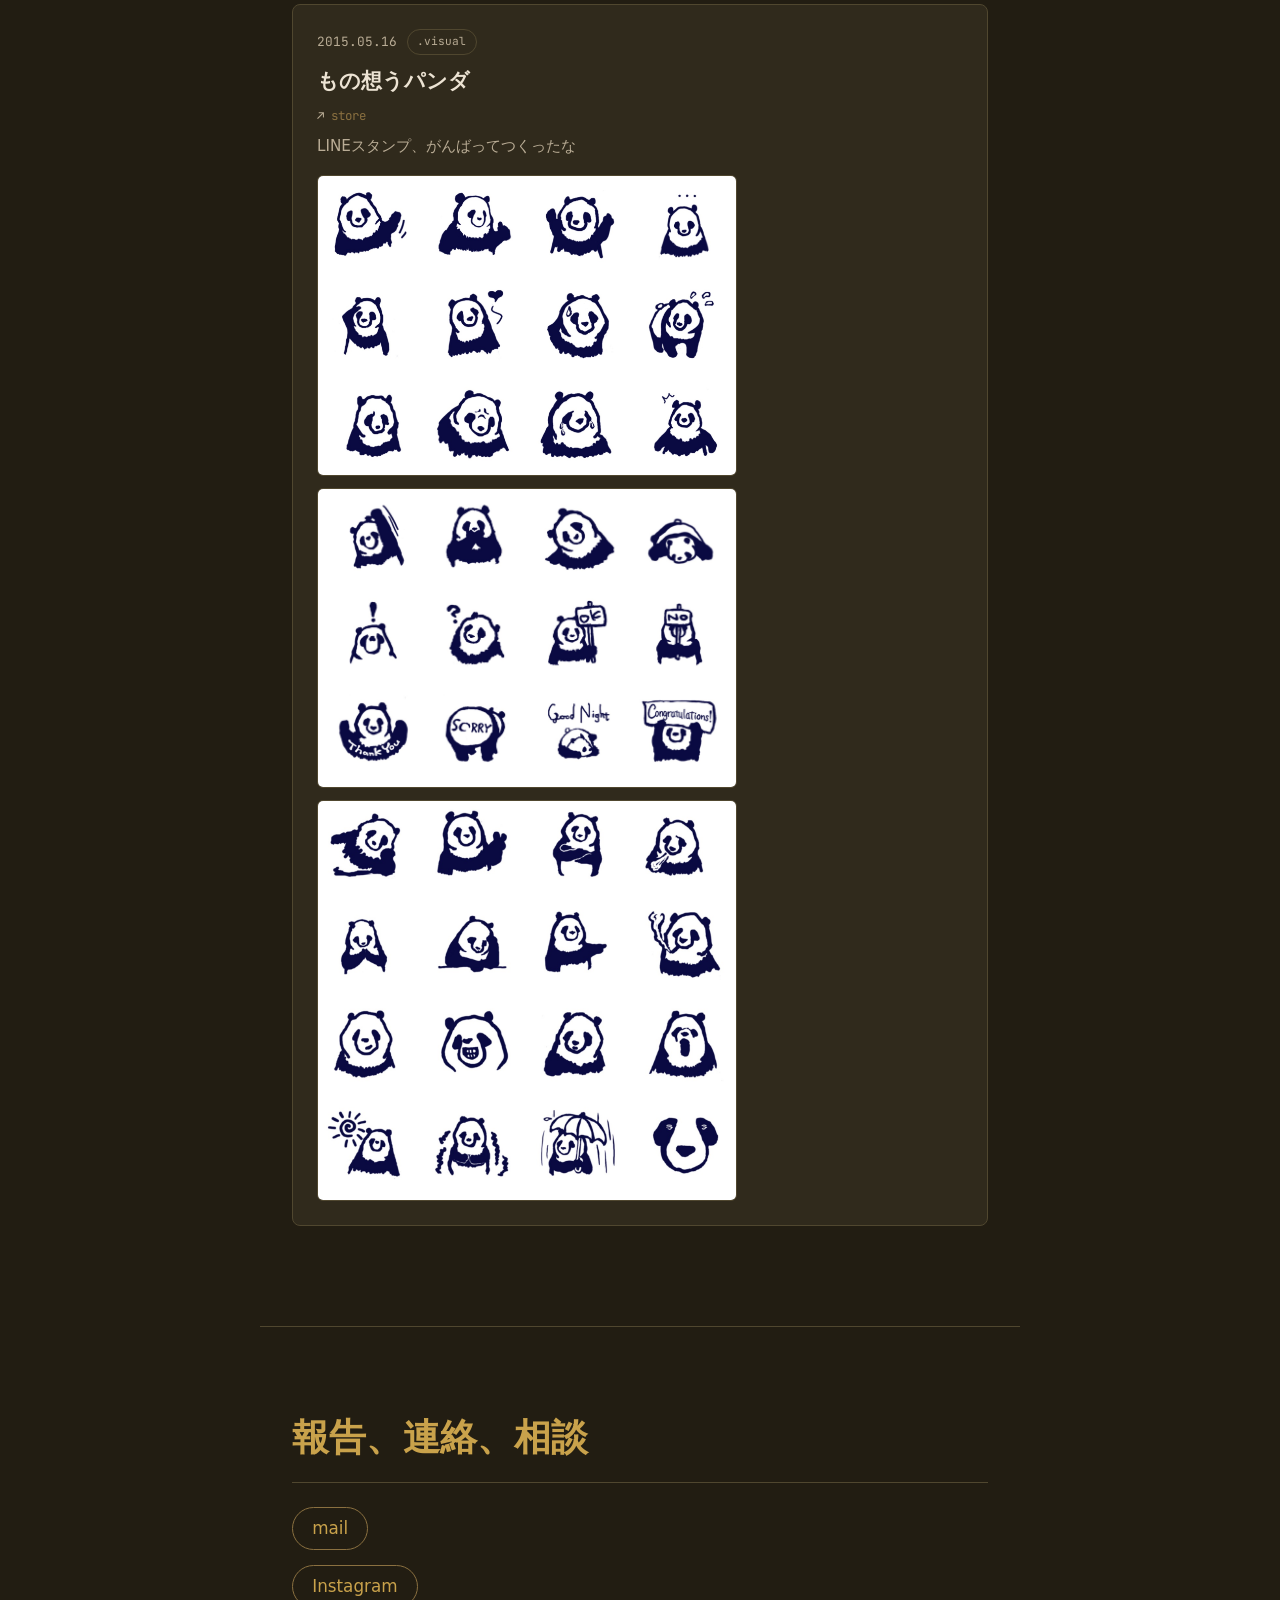
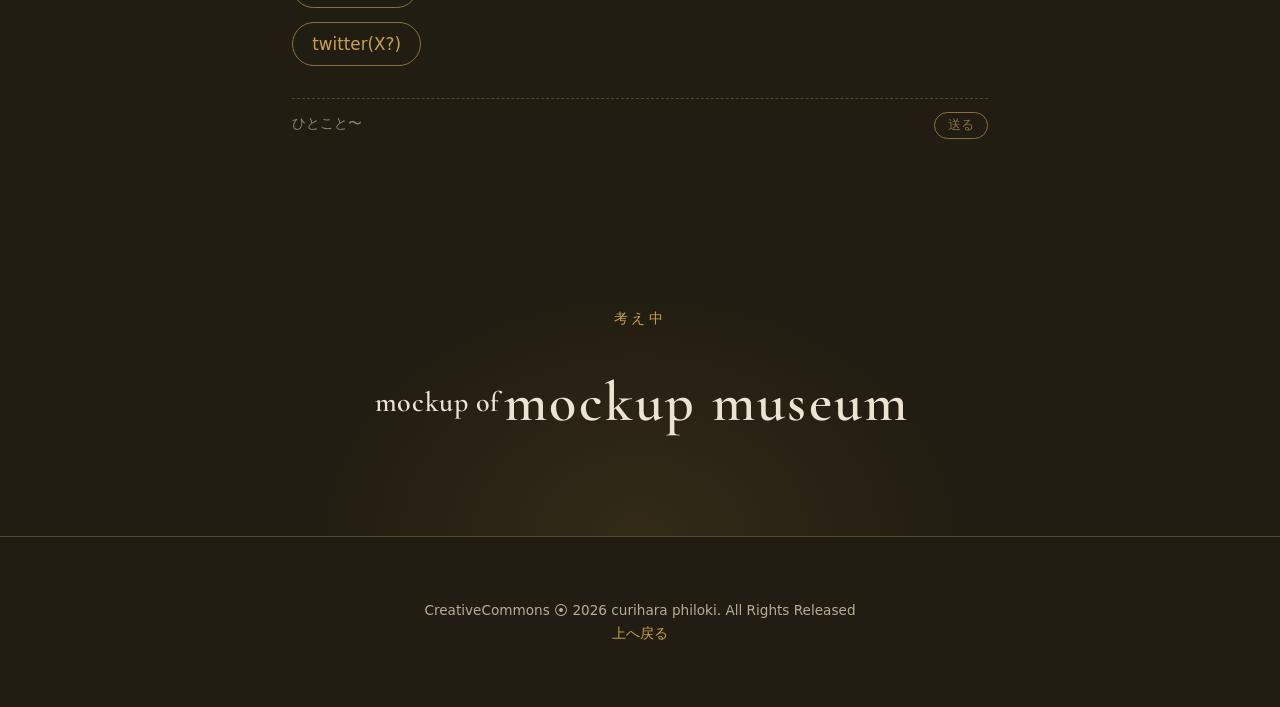
==== commit 8ebb0aaf: "封筒エントリの文言調整と、tane.htmlのかしこを付録外へ移動 - 封筒エントリのタイトルを「封筒を受けとった方へ」に、リンク表記を「補遺のページへ」に変更   リンク行の前に本文を出せる bod" ====
--- a/index.html
+++ b/index.html
@@ -25,7 +25,7 @@
   </a>
 </header>
 
-<p class="page-owner-label">栗原博季のホームページ</p>
+<p class="page-owner-label">栗原博季</p>
 
 <main>
 
--- a/assets/css/style.css
+++ b/assets/css/style.css
@@ -1299,6 +1299,13 @@
 .tane-accordion-body h3 { margin-top: 1.4rem; }
 .tane-accordion-body h3:first-child { margin-top: 0.5rem; }
 
+.tane-signoff {
+  text-align: right;
+  color: var(--ink-dim);
+  font-size: 0.95rem;
+  margin: 0 0 1.5rem;
+}
+
 .tane-pdf-link {
   text-align: center;
   margin: 0 0 2rem;
